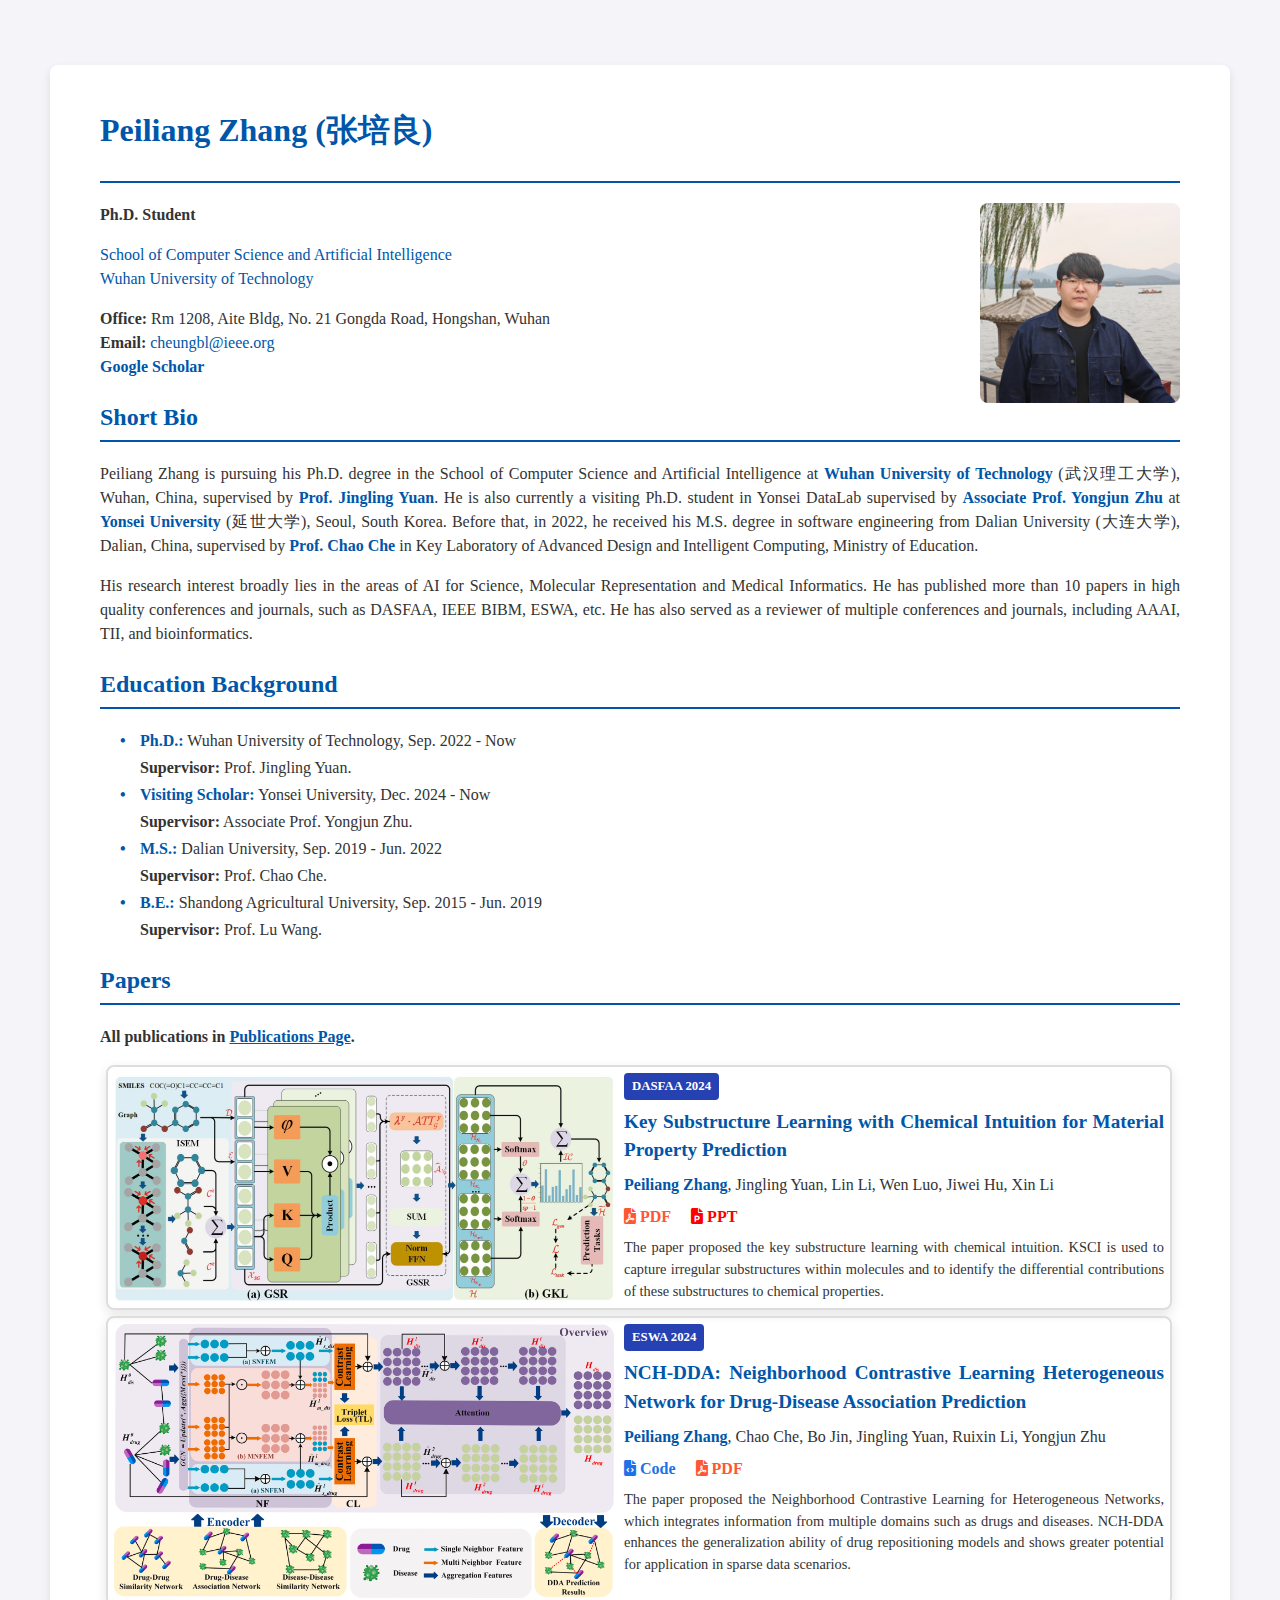
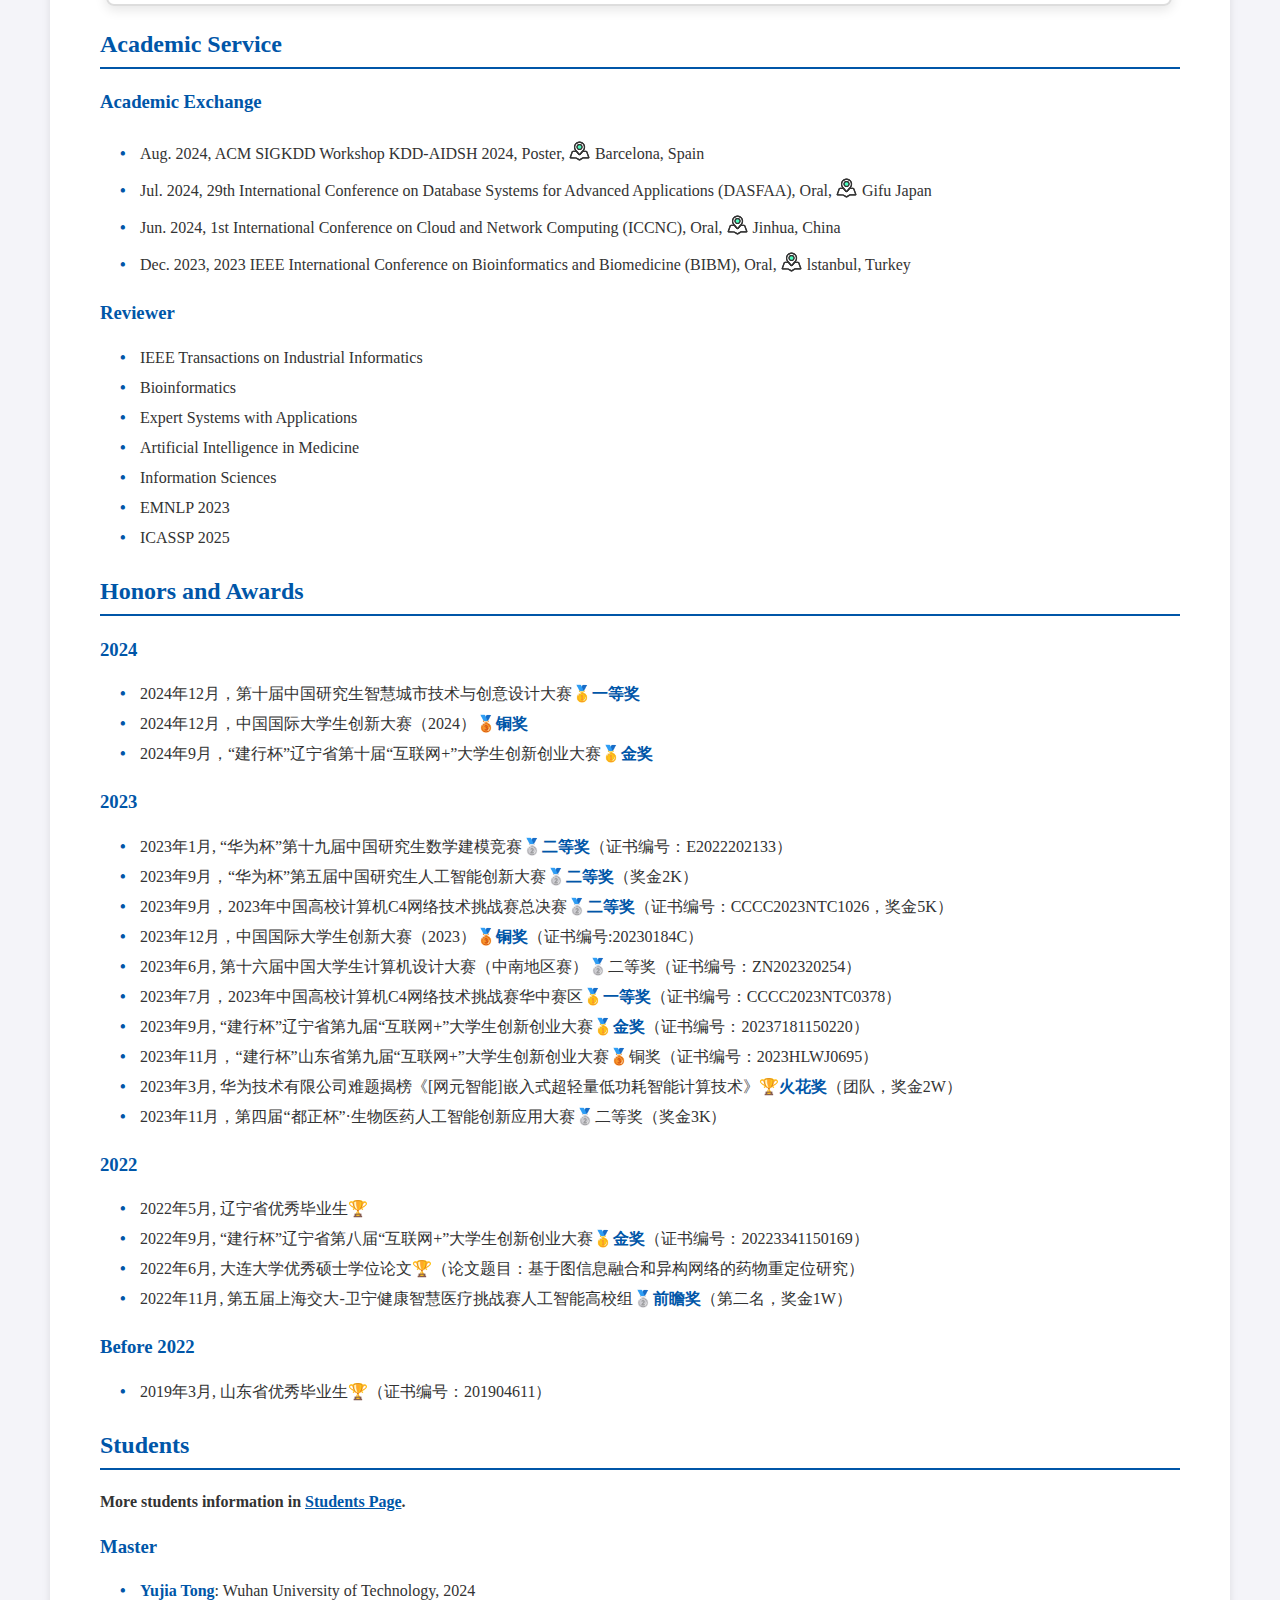
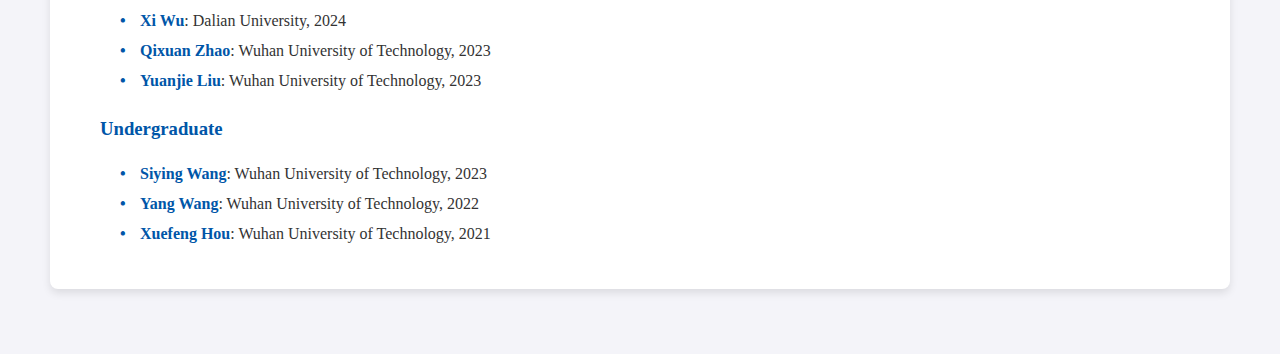
==== index.html @ ff0c9441 "Update index.html" ====
<!DOCTYPE html>
<html lang="en">
<head>
    <meta charset="UTF-8">
    <meta name="viewport" content="width=device-width, initial-scale=1.0">
    <title>Peiliang Zhang （张培良）</title>
        <link href="https://cdnjs.cloudflare.com/ajax/libs/font-awesome/6.0.0-beta3/css/all.min.css" rel="stylesheet">
    <style>
        body {
            font-family: "Times New Roman", Times, serif;
            line-height: 1.5;
            margin: 0;
            padding: 0;
            background-color: #f4f4f9;
            color: #333;
            text-align: justify;
        }
        .container {
            width: 1080px;
            margin: 65px auto;
            background: #fff;
            padding: 20px 50px;
            border-radius: 8px;
            box-shadow: 0 4px 8px rgba(0, 0, 0, 0.1);
        }
        h1 {
            color: #0056a8;
        }
        h2 {
            color: #0056a8;
            border-bottom: 2px solid #0056a8;
            padding-bottom: 5px;
        }
        .profile-picture {
            float: right;
            margin-left: 20px;
            width: 200px;
            border-radius: 8px;
        }
        .section {
            margin-bottom: 20px;
        }
        .email-link, .google-scholar {
            color: #0056a8;
            text-decoration: none;
        }
        ul {
            list-style-type: none;
            padding: 0;
        }
        ul li {
            margin-bottom: 5px;
        }
        ul.education li {
            margin-left: 40px;
            position: relative;
            margin-bottom: 3px;
        }
        ul.education li::before {
            content: "\2022";
            color: #0056a8;
            font-weight: bold;
            display: inline-block;
            width: 20px;
            margin-left: -20px;
            margin-bottom: 3px;
        }
        .bold {
            font-weight: bold;
        }
        .paper {
            display: flex;
            border: 2px solid #ddd;
            padding: 6px;
            margin: 6px;
            border-radius: 8px;
            width: 1050px;
            height: auto;
            box-shadow: 0px 4px 12px rgba(0, 0, 0, 0.1); /* 添加阴影 */
        }
        .paper img {
            width: 500px;
            height: auto;
            border-radius: 4px;
            margin-right: 10px;
        }
        .paper-content {
            display: flex;
            flex-direction: column;
            justify-content: space-between;
        }
        .paper-title {
            font-size: 1.2em;
            font-weight: bold;
            margin-bottom: 8px;
            color: #0056a8;
        }
        .paper-authors {
            font-size: 0.9em;
            color: #555;
            margin-bottom: 8px;
        }
        .paper-link a {
            color: #1a73e8;
            text-decoration: none;
        }
        .paper-link a:hover {
            text-decoration: underline;
        }
        .paper-code {
            margin-top: 8px;
        }
        .paper-code a {
            color: #1a73e8;
            text-decoration: none;
            font-weight: bold;
        }
        .paper-code a:hover {
            text-decoration: underline;
        }
        .paper-description {
            margin-top: 8px;
            font-size: 0.9em;
        }
        .paper-badge {
            background-color: #2541b2;
            color: white;
            font-size: 0.8em;
            font-weight: bold;
            padding: 4px 8px;
            border-radius: 4px;
            display: inline-block;
            margin-bottom: 8px;
        }
    </style>
</head>
<body>
    <div class="container">
        <h1>Peiliang Zhang (张培良)</h1>
        <h2></h2>
        <img src="img/Peiliang Zhang.png" alt="Profile Picture" class="profile-picture">
        <p><strong>Ph.D. Student</strong></p>

        <div class="section">
            <p><a href="http://cst.whut.edu.cn/" class="email-link">School of Computer Science and Artificial Intelligence</a><br>
                <a href="https://www.whut.edu.cn/" class="email-link">Wuhan University of Technology</a></p>

            <p><strong>Office:</strong> Rm 1208, Aite Bldg, No. 21 Gongda Road, Hongshan, Wuhan<br>
            <strong>Email:</strong> <a href="mailto:cheungbl@ieee.org" class="email-link">cheungbl@ieee.org</a><br>
            <strong><a href="https://scholar.google.com.hk/citations?user=KiRnrXgAAAAJ&hl=zh-CN" class="google-scholar">Google Scholar</a></strong></p>
<!--            <strong><a href="https://scholar.google.com.hk/citations?user=KiRnrXgAAAAJ&hl=zh-CN" class="google-scholar">Google Scholar</a></strong> | <a href="#" class="email-link">My Full CV</a></p>-->
        </div>

        <div class="section">
            <h2>Short Bio</h2>
            <p>Peiliang Zhang is pursuing his Ph.D. degree in the School of Computer Science and Artificial Intelligence at <strong style="color: #0056a8">Wuhan University of Technology</strong> (武汉理工大学), Wuhan, China, supervised by <strong style="color: #0056a8">Prof. Jingling Yuan</strong>.
                He is also currently a visiting Ph.D. student in Yonsei DataLab supervised by <strong style="color: #0056a8">Associate Prof. Yongjun Zhu</strong> at <strong style="color: #0056a8">Yonsei University</strong> (延世大学), Seoul, South Korea.
                Before that, in 2022, he received his M.S. degree in software engineering from Dalian University (大连大学), Dalian, China, supervised by <strong style="color: #0056a8">Prof. Chao Che</strong> in Key Laboratory of Advanced Design and Intelligent Computing, Ministry of Education.</p>

            <p>His research interest broadly lies in the areas of AI for Science, Molecular Representation and Medical Informatics.
                He has published more than 10 papers in high quality conferences and journals, such as DASFAA, IEEE BIBM, ESWA, etc. He has also served as a reviewer of multiple conferences and journals, including AAAI, TII, and bioinformatics.</p>
        </div>

<!--         <div class="section">
            <h2>Experience</h2>
            <ul class="education">
                <li><strong style="color: #0056a8">Ph.D.:</strong> Wuhan University of Technology, Sep. 2022 - Now<br>
                <span class="bold">Supervisor:</span> Prof. Jingling Yuan.</li>
            </ul>
        </div> -->
        

        <div class="section">
            <h2>Education Background</h2>
            <ul class="education">
                <li><strong style="color: #0056a8">Ph.D.:</strong> Wuhan University of Technology, Sep. 2022 - Now<br>
                <span class="bold">Supervisor:</span> Prof. Jingling Yuan.</li>
                <li><strong style="color: #0056a8">Visiting Scholar:</strong> Yonsei University, Dec. 2024 - Now<br>
                <span class="bold">Supervisor:</span> Associate Prof. Yongjun Zhu.</li>
                <li><strong style="color: #0056a8">M.S.:</strong> Dalian University, Sep. 2019 - Jun. 2022<br>
                <span class="bold">Supervisor:</span> Prof. Chao Che.</li>
                <li><strong style="color: #0056a8">B.E.:</strong> Shandong Agricultural University, Sep. 2015 - Jun. 2019<br>
                <span class="bold">Supervisor:</span> Prof. Lu Wang.</li>
            </ul>
        </div>

        <div class="section">
            <h2>Papers</h2>
            <p><strong>All publications in <a href="publications.html" style="color: #0056a8">Publications Page</a>.</strong></p>
            <div class="paper">
                    <img src="img/paperimg/KSCI.png" alt="Paper image">
                    <div class="paper-content">
                        <div>
                            <div class="paper-badge">DASFAA 2024</div>
                            <div class="paper-title">
                                Key Substructure Learning with Chemical Intuition for Material Property Prediction
                            </div>
                            <div>
                                <strong style="color: #0056a8">Peiliang Zhang</strong>, Jingling Yuan, Lin Li, Wen Luo, Jiwei Hu, Xin Li
                            </div>
                            <div class="paper-code">
<!--                                <a href="https://your-code-link.com" target="_blank" style="margin-right: 16px;"><i class="fas fa-file-code icon" title="Code File"></i> Code</a>-->
                                <a href="https://link.springer.com/chapter/10.1007/978-981-97-5575-2_6" target="_blank" style="margin-right: 16px; color: #ff5733;"><i class="fas fa-file-pdf icon" title="PDF File"></i> PDF</a>
<!--                                <a href="https://your-code-link.com" target="_blank" style="margin-right: 16px; color: #9c27b0;"><i class="fas fa-file-video icon" title="Video File"></i> Vedio</a>-->
                                <a href="https://github.com/papercode-for-cheung/paper/blob/main/KSCI/KSCIPPT.pdf" target="_blank" style="margin-right: 16px; color: #FF0000;"><i class="fas fa-file-powerpoint icon" title="PowerPoint File"></i> PPT</a>
                            </div>
                            <div class="paper-description" style="text-align:justify">
                               The paper proposed the key substructure learning with chemical intuition.
                                KSCI is used to capture irregular substructures within molecules and
                                to identify the differential contributions of these substructures to chemical properties.
                            </div>
                        </div>
                    </div>
            </div>

            <div class="paper">
                    <img src="img/paperimg/NCHDDA.png" alt="Paper image">
                    <div class="paper-content">
                        <div>
                            <div class="paper-badge">ESWA 2024</div>
                            <div class="paper-title">
                                NCH-DDA: Neighborhood Contrastive Learning Heterogeneous Network for Drug-Disease Association Prediction
                            </div>
                            <div>
                                <strong style="color: #0056a8">Peiliang Zhang</strong>, Chao Che, Bo Jin, Jingling Yuan, Ruixin Li, Yongjun Zhu
                            </div>
                            <div class="paper-code">
                                <a href="https://github.com/papercode-for-cheung/NCH_code" target="_blank" style="margin-right: 16px;"><i class="fas fa-file-code icon" title="Code File"></i> Code</a>
                                <a href="https://pdf.sciencedirectassets.com/271506/1-s2.0-S0957417423X00281/1-s2.0-S0957417423023576/main.pdf?X-Amz-Security-Token=IQoJb3JpZ2luX2VjEEEaCXVzLWVhc3QtMSJHMEUCIQDvpgqajP%2BKrYs7PdyhUHbVcibzVBAT06D2dkYFz%2FuNRAIgNcj%2F9HEUmzJ%2BS6rylZF6rVA6l6fwa2hGbQse0kgm65kquwUImv%2F%2F%2F%2F%2F%2F%2F%2F%2F%2FARAFGgwwNTkwMDM1NDY4NjUiDKoXqeU%2FZhErOG7E9CqPBVJFyB3QFYRvdC1eVcN63oCLZF4zQrUN2SMHsFvlNhjI5M44BY8HHcAHB2raHMJd2%2FHxeD9l5eTHJJNf77dsXXZ72LjzwVKuoFQt5%2BTtHkYnMTxb7Xk6vRtO9A21WylRnHu6Lv1H7QqsdmX%2Fb%2BhfFQQ%2FnRvsJeorhy%2BUqNlKTYmrwaSEHgIaXxH%2Bp%2Btbf65jpMPJ3gRMSbY4VpC%2BqnyNCNNMeGbSx6JJ%2BLu0bork2vfkcEOd9tMZugzoAu3gY0WfrBvlb%2FCNHcxlrCcwrNWGhJY92Ero0r%2BOCO1UC1Do4mAAPZ8AVtgUi9Q6yMDoTaOjnlxfur5EDyT2596ssljvA0PQ5E3Y53trP2AsgCSGXrRTfj8kaCzvDNa%2FHVulN3AGcmCxITdNNmxbMx1icSPWytCR8yIp%2F5zcW53wlbM23VhQaXxsg80l%2BKmDUoFDZ0OpXguJWm5Docx69AO1VIRsOt6gzG2mx7Ee2PF3ziRTpPFpUhjOtdf7nY5iEMT3HivYlWTF69vyEJVoKn%2Bm0Ny%2BXt%2FdiDQxOp1pgKuWlh3%2BNay2y0kJWXbcpjkvXCwSmJqQOFPz7eYZYMWMtZ0qb%2BR161toCO22YC%2BoN9odyp0t2mTGIpxaOwyxVkqZM5smW7zRZpoGn52%2Bx61mg2OoIGgZS5y5D0ASqC8lRYVtX%2F9mbyXiqEbvWMnB5OHjRExGPIgnJOTtHBYY%2FFC9a7tv5eAfa%2BPSOJkISlvJ7SrpoCqL1ObFePkBIi0qTi7VsUO6Ok68hfmSSuhIy0JW2sTCc9VmqTowZw23nhca0X9mAWyRmSrYv9lpsAfl7c18HTyTBOjYOyCSx4kDD2karr%2Bnq%2BgsffSmoyL2w1a8H8cR3uCiUlow%2BIKnuAY6sQHlifzW8YvPKUXYFPhICUnwp5hLJC1yKHNLsQkFFuhoC7vsT3j%2BSdyGjnuSBJEjRA%2FJRZRbJBe8hMrTagojEFcfmmtTKAm25Gp0gc%2FqAWHHNtv100AagL6WCuSQckdnigO9GAtJ3hfVN3ZT1yMwX5gnk3Yd1zm9ZuLBMNuHBkyuTNhuULAkAv0uti%2BbydxigFL4cNlum58yFff%2Bfmkrwwaq%2FfXSBxdRCRX4wxdwVC7dE7A%3D&X-Amz-Algorithm=AWS4-HMAC-SHA256&X-Amz-Date=20241012T013152Z&X-Amz-SignedHeaders=host&X-Amz-Expires=300&X-Amz-Credential=ASIAQ3PHCVTY5E6XGNBI%2F20241012%2Fus-east-1%2Fs3%2Faws4_request&X-Amz-Signature=300cba5242ee82d3caf27c2449ffaee9c4d18a12d69cb447b468ecae1bf0c49a&hash=ce52e853be1ac9d903e8a169ee04511df707aa8e93b708612f08e9974af9b457&host=68042c943591013ac2b2430a89b270f6af2c76d8dfd086a07176afe7c76c2c61&pii=S0957417423023576&tid=spdf-2ab68c66-5d68-4925-812f-c09a918fdace&sid=36c39d3c4766c049f5-b6ba-0134d106f8e2gxrqa&type=client&tsoh=d3d3LnNjaWVuY2VkaXJlY3QuY29t&ua=0e11590156545152505f02&rr=8d135531c98b4a8d&cc=tw" target="_blank" style="margin-right: 16px; color: #ff5733;"><i class="fas fa-file-pdf icon" title="PDF File"></i> PDF</a>
<!--                                <a href="https://your-code-link.com" target="_blank" style="margin-right: 16px; color: #9c27b0;"><i class="fas fa-file-video icon" title="Video File"></i> Vedio</a>-->
<!--                                <a href="https://your-code-link.com" target="_blank" style="margin-right: 16px; color: #FF0000;"><i class="fas fa-file-powerpoint icon" title="PowerPoint File"></i> PPT</a>-->
                            </div>
                            <div class="paper-description" style="text-align:justify">
                               The paper proposed the Neighborhood Contrastive Learning for Heterogeneous Networks, which integrates information from multiple domains such as drugs and diseases.
                                NCH-DDA enhances the generalization ability of drug repositioning models and shows greater potential for application in sparse data scenarios.
                            </div>
                        </div>
                    </div>
                </div>

<!--            <ul class="education">-->
<!--                <li>-->
<!--                    <strong style="color: #0056a8">[INFOCOM]</strong> <span style="color: #0056a8">OTAS: An Elastic Transformer Serving System via Token Adaptation</span>,<br>-->
<!--                    Jinyu Chen, Wenchao Xu, <strong style="color: #0056a8">Zicong Hong*</strong>, Song Guo, Haozhao Wang, Jie Zhang and Deze Zeng. (*corresponding author)<br>-->
<!--                    In IEEE International Conference on Computer Communications (INFOCOM '24), 2024. <br>-->
<!--                    (<strong style="color: #0056a8">CCF-A</strong>)-->
<!--                </li>-->
<!--            </ul>-->
        </div>



<!--         <div class="section">
            <h2>Patents</h2>
            <ul class="education">
                <li>Aug. 2024, ACM SIGKDD Workshop KDD-AIDSH 2024, Poster, <i class="iconfont">&#xe61c;</i> Barcelona, Spain</li>
            </ul>
        </div> -->



<!--          <div class="section">
            <h2>Teching</h2>
            <h3 style="color: #0056a8">Undergraduate</h3>
            <ul class="education">
                <li>Aug. 2024, ACM SIGKDD Workshop KDD-AIDSH 2024, Poster, <i class="iconfont">&#xe61c;</i> Barcelona, Spain</li>
            </ul>
             <h3 style="color: #0056a8">Master</h3>
            <ul class="education">
                <li>Aug. 2024, ACM SIGKDD Workshop KDD-AIDSH 2024, Poster, <i class="iconfont">&#xe61c;</i> Barcelona, Spain</li>
            </ul>
        </div> -->



        <div class="section">
            <h2>Academic Service</h2>
            <h3 style="color: #0056a8">Academic Exchange</h3>
            <ul class="education">
                <li>Aug. 2024, ACM SIGKDD Workshop KDD-AIDSH 2024, Poster, <i class="iconfont">&#xe61c;</i> Barcelona, Spain</li>
                <li>Jul. 2024, 29th International Conference on Database Systems for Advanced Applications (DASFAA), Oral, <i class="iconfont">&#xe61c;</i> Gifu Japan</li>
                <li>Jun. 2024, 1st International Conference on Cloud and Network Computing (ICCNC), Oral, <i class="iconfont">&#xe61c;</i> Jinhua, China</li>
                <li>Dec. 2023, 2023 IEEE International Conference on Bioinformatics and Biomedicine (BIBM), Oral, <i class="iconfont">&#xe61c;</i> lstanbul, Turkey</li>
            </ul>
            <h3 style="color: #0056a8">Reviewer</h3>
            <ul class="education">
                <li>IEEE Transactions on Industrial Informatics</li>
                <li>Bioinformatics</li>
                <li>Expert Systems with Applications</li>
                <li>Artificial Intelligence in Medicine</li>
                <li>Information Sciences</li>
                <li>EMNLP 2023</li>
                <li>ICASSP 2025</li>
            </ul>
        </div>


        <div class="section">
            <h2>Honors and Awards</h2>
            <h3 style="color: #0056a8">2024</h3>
            <ul class="education">
                <li>2024年12月，第十届中国研究生智慧城市技术与创意设计大赛&#129351;<strong style="color: #0056a8">一等奖</strong></li>
                <li>2024年12月，中国国际大学生创新大赛（2024）&#129353;<strong style="color: #0056a8">铜奖</strong></li>
                <li>2024年9月，“建行杯”辽宁省第十届“互联网+”大学生创新创业大赛&#129351;<strong style="color: #0056a8">金奖</strong></li>
            </ul>

            <h3 style="color: #0056a8">2023</h3>
            <ul class="education">
                <li>2023年1月, “华为杯”第十九届中国研究生数学建模竞赛&#129352;<strong style="color: #0056a8">二等奖</strong>（证书编号：E2022202133）</li>
                <li>2023年9月，“华为杯”第五届中国研究生人工智能创新大赛&#129352;<strong style="color: #0056a8">二等奖</strong>（奖金2K）</li>
                <li>2023年9月，2023年中国高校计算机C4网络技术挑战赛总决赛&#129352;<strong style="color: #0056a8">二等奖</strong>（证书编号：CCCC2023NTC1026，奖金5K）</li>
                <li>2023年12月，中国国际大学生创新大赛（2023）&#129353;<strong style="color: #0056a8">铜奖</strong>（证书编号:20230184C）</li>
                <li>2023年6月, 第十六届中国大学生计算机设计大赛（中南地区赛）&#129352;二等奖（证书编号：ZN202320254）</li>
                <li>2023年7月，2023年中国高校计算机C4网络技术挑战赛华中赛区&#129351;<strong style="color: #0056a8">一等奖</strong>（证书编号：CCCC2023NTC0378）</li>
                <li>2023年9月, “建行杯”辽宁省第九届“互联网+”大学生创新创业大赛&#129351;<strong style="color: #0056a8">金奖</strong>（证书编号：20237181150220）</li>
                <li>2023年11月，“建行杯”山东省第九届“互联网+”大学生创新创业大赛&#129353;铜奖（证书编号：2023HLWJ0695）</li>
                <li>2023年3月, 华为技术有限公司难题揭榜《[网元智能]嵌入式超轻量低功耗智能计算技术》&#127942;<strong style="color: #0056a8">火花奖</strong>（团队，奖金2W）</li>
                <li>2023年11月，第四届“都正杯”·生物医药人工智能创新应用大赛&#129352;二等奖（奖金3K）</li>
            </ul>

            <h3 style="color: #0056a8">2022</h3>
            <ul class="education">
                <li>2022年5月, 辽宁省优秀毕业生&#127942;</li>
                <li>2022年9月, “建行杯”辽宁省第八届“互联网+”大学生创新创业大赛&#129351;<strong style="color: #0056a8">金奖</strong>（证书编号：20223341150169）</li>
                <li>2022年6月, 大连大学优秀硕士学位论文&#127942;（论文题目：基于图信息融合和异构网络的药物重定位研究）</li>
                <li>2022年11月, 第五届上海交大-卫宁健康智慧医疗挑战赛人工智能高校组&#129352;<strong style="color: #0056a8">前瞻奖</strong>（第二名，奖金1W）</li>
            </ul>

           <h3 style="color: #0056a8">Before 2022</h3>
            <ul class="education">
                <li>2019年3月, 山东省优秀毕业生&#127942;（证书编号：201904611）</li>
            </ul>
        </div>


        <div class="section">
            <h2>Students</h2>
            <p><strong>More students information in <a href="mystudents.html" style="color: #0056a8">Students Page</a>.</strong></p>
            <h3 style="color: #0056a8">Master</h3>
            <ul class="education">
                <li><strong  style="color: #0056a8">Yujia Tong</strong>: Wuhan University of Technology, 2024</li>
                <li><strong  style="color: #0056a8">Xi Wu</strong>: Dalian University, 2024</li>
                <li><strong  style="color: #0056a8">Qixuan Zhao</strong>: Wuhan University of Technology, 2023</li>
                <li><strong  style="color: #0056a8">Yuanjie Liu</strong>: Wuhan University of Technology, 2023</li>
            </ul>
            <h3 style="color: #0056a8">Undergraduate</h3>
            <ul class="education">
                <li><strong  style="color: #0056a8">Siying Wang</strong>: Wuhan University of Technology, 2023</li>
                <li><strong  style="color: #0056a8">Yang Wang</strong>:  Wuhan University of Technology, 2022</li>
<!--                <li></li>-->
                <li><strong  style="color: #0056a8">Xuefeng Hou</strong>: Wuhan University of Technology, 2021</li>

            </ul>

        </div>


<!--        <div>-->
<!--&lt;!&ndash; 		        <a href='https://clustrmaps.com/site/1bzok'  title='Visit tracker'>-->
<!--			        <img src='//clustrmaps.com/map_v2.png?cl=ebf1ee&w=500&t=tt&d=vR5pyLRyf8CqplsnasPYTJlKRFzMVdYMmo_T5oLkqes&co=2d78ad&ct=ffffff' style="clear: both; display: block; margin: auto;" />-->
<!--		        </a> &ndash;&gt;-->
<!--		    <a href="https://clustrmaps.com/site/1c1xe"  title="ClustrMaps"><img src="//www.clustrmaps.com/map_v2.png?d=mqdUFQmv_AUwNYeLr9eXnEHQ-Y-JuRurQM-oKkZAUD4&cl=ffffff" /></a>-->
<!--		    </div>-->

<!--<p id="citation-count">Total Citations: <span id="citation-number">Loading...</span></p>-->














    </div>
</body>
<style>
/* 在线链接服务仅供平台体验和调试使用，平台不承诺服务的稳定性，企业客户需下载字体包自行发布使用并做好备份。 */
@font-face {
  font-family: 'iconfont';  /* Project id 4318487 */
  src:
       url('[data-uri]') format('woff2'),
       url('//at.alicdn.com/t/c/font_4318487_5uxjj2yjqo8.woff?t=1714041968210') format('woff'),
       url('//at.alicdn.com/t/c/font_4318487_5uxjj2yjqo8.ttf?t=1714041968210') format('truetype');
}

                /* 方式一： */
            .iconfont {
                font-family: "iconfont";
                font-size: 22px;
                font-style: normal;
                -webkit-font-smoothing: antialiased;
                -webkit-text-stroke-width: 0.2px;
                -moz-osx-font-smoothing: grayscale;
            }


</style>
</html>
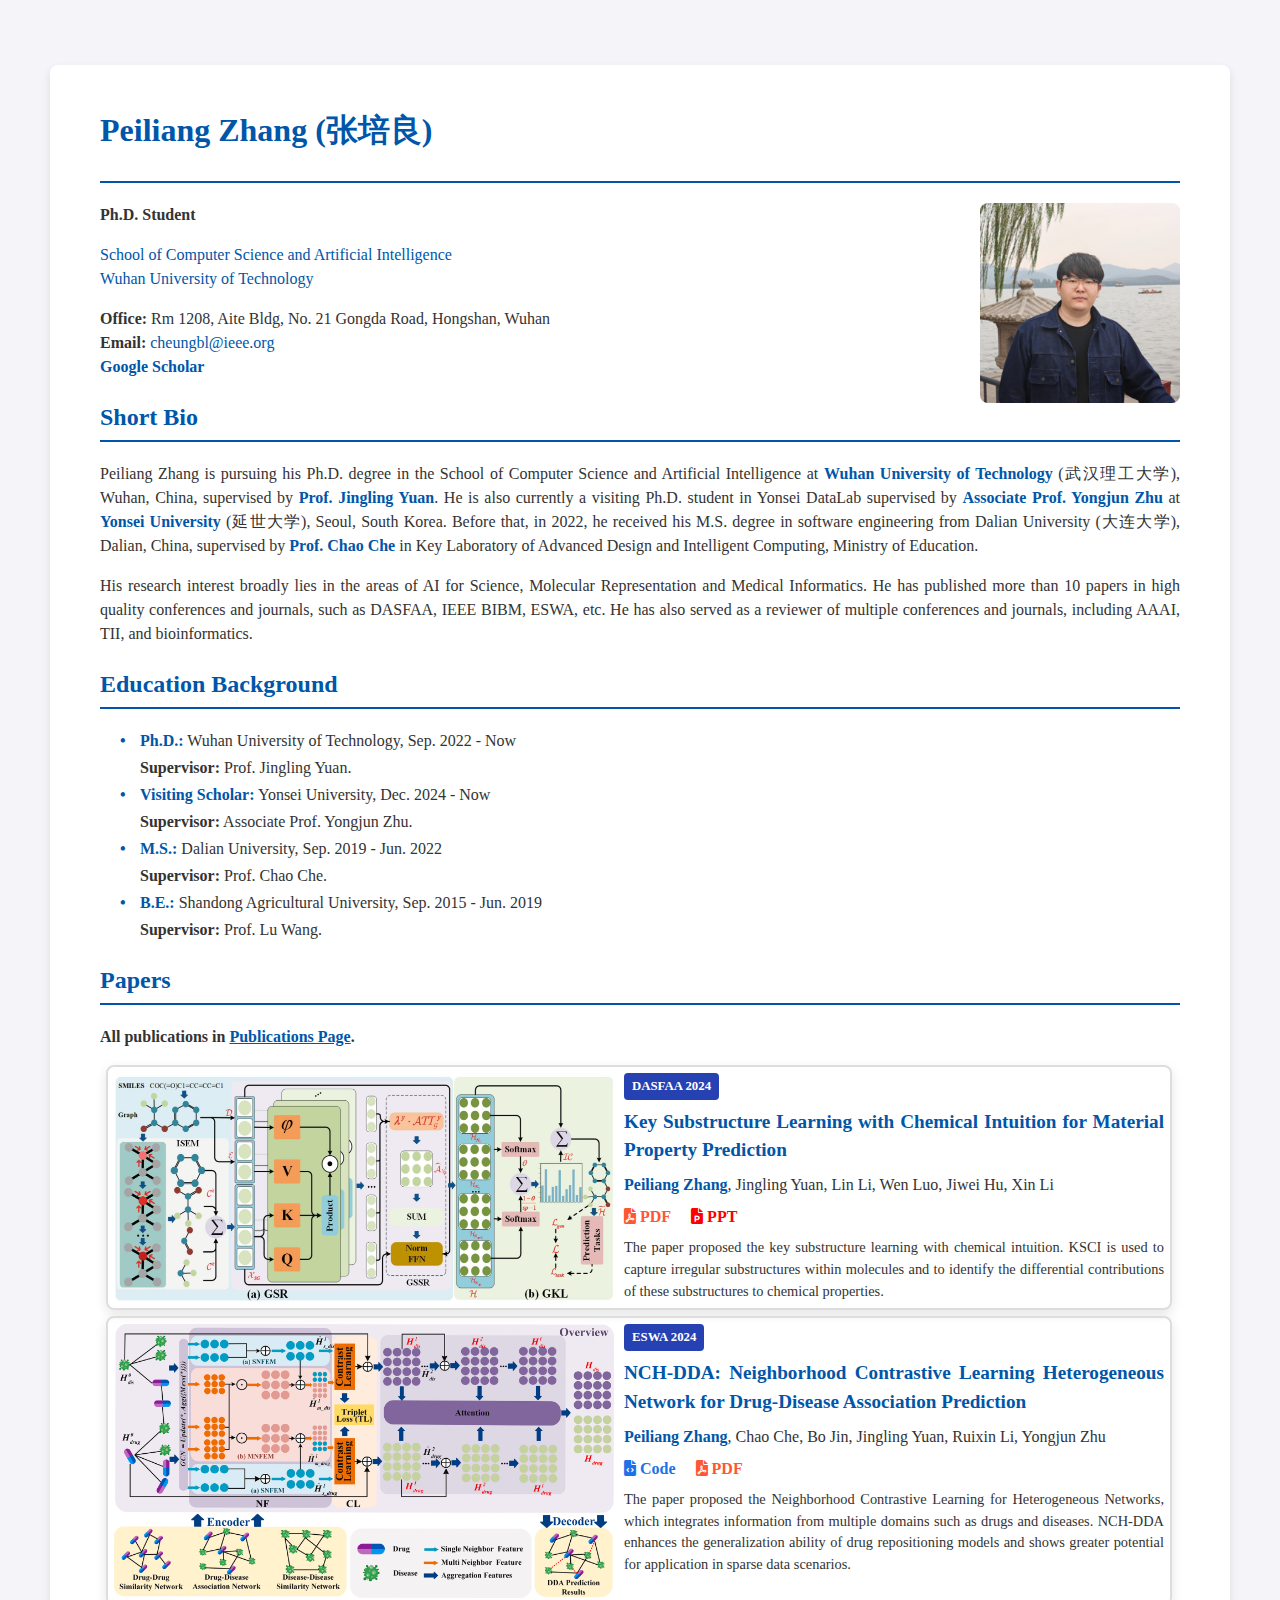
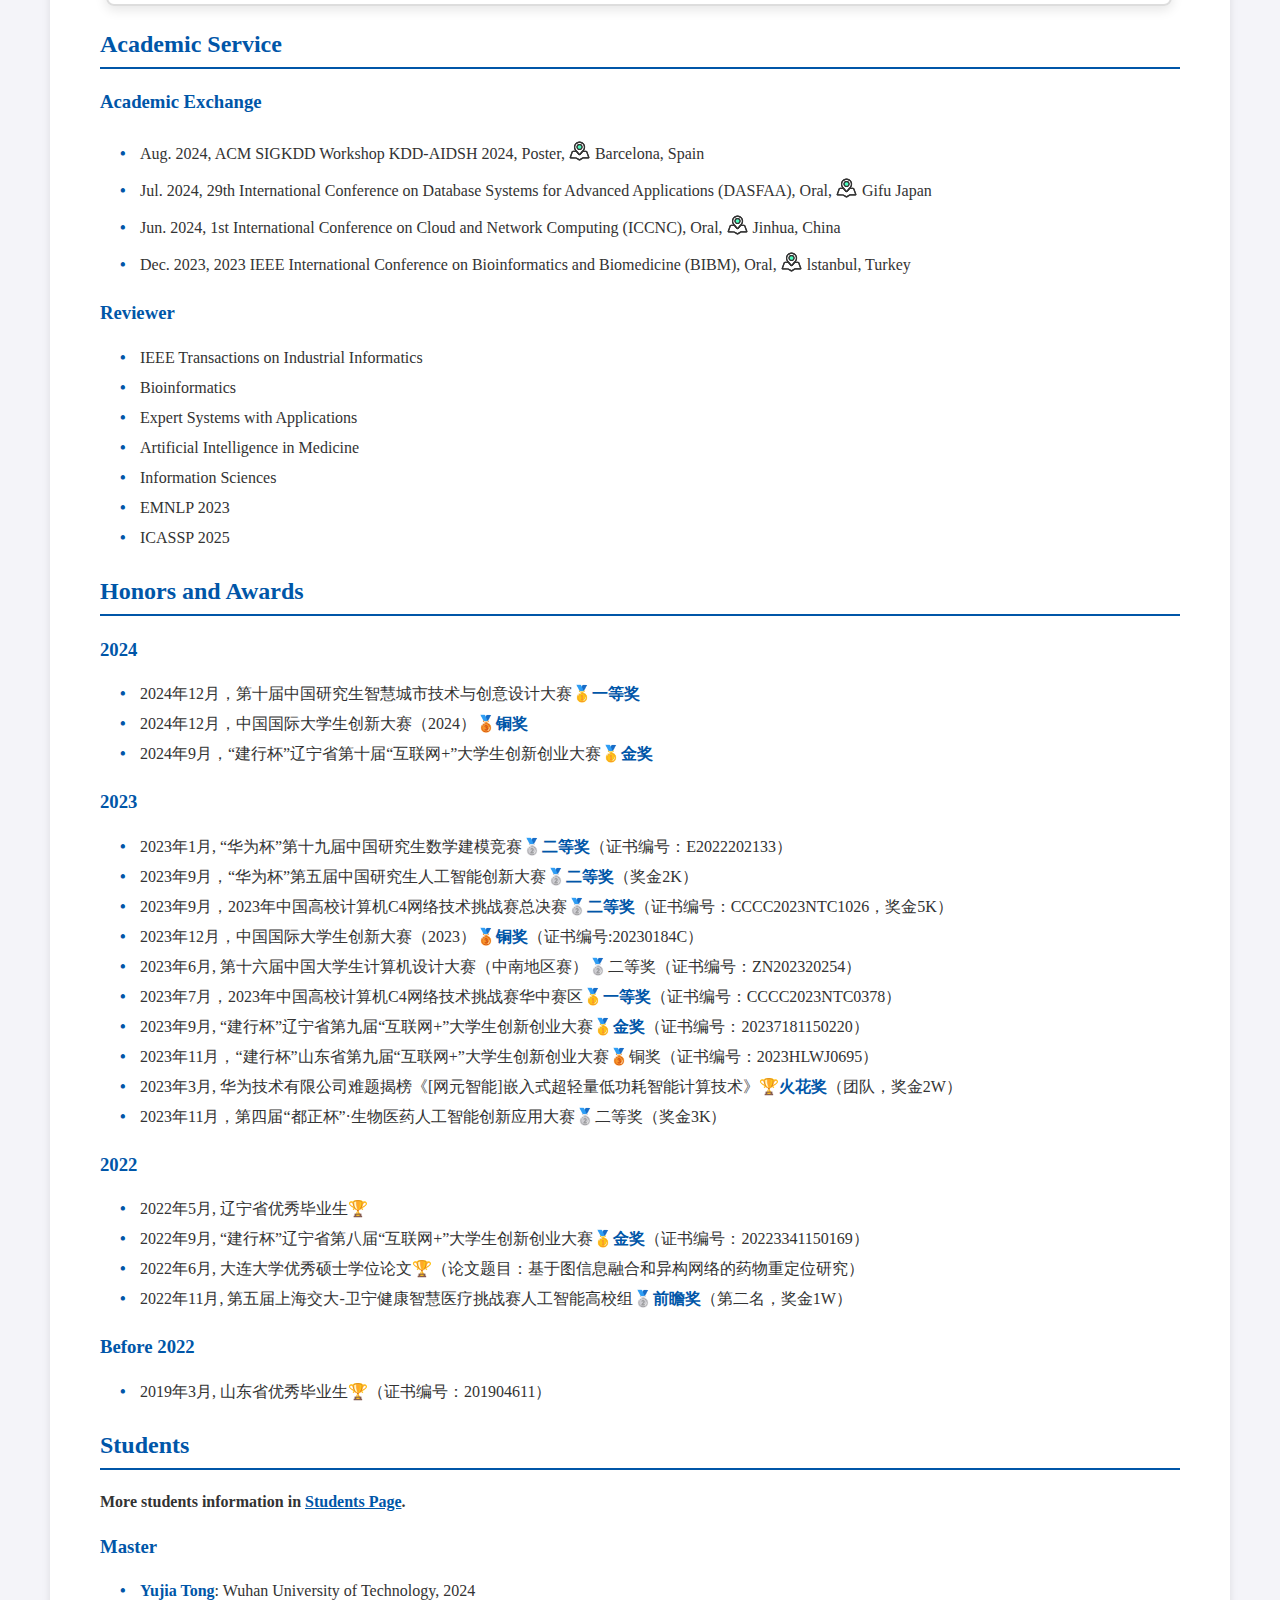
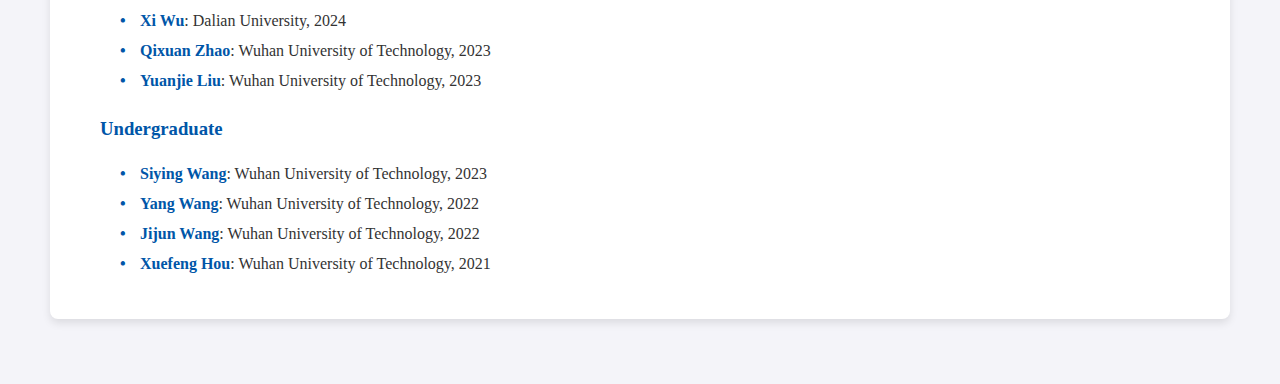
==== commit 642afbca: "Update index.html" ====
--- a/index.html
+++ b/index.html
@@ -347,6 +347,7 @@
             <ul class="education">
                 <li><strong  style="color: #0056a8">Siying Wang</strong>: Wuhan University of Technology, 2023</li>
                 <li><strong  style="color: #0056a8">Yang Wang</strong>:  Wuhan University of Technology, 2022</li>
+                <li><strong  style="color: #0056a8">Jijun Wang</strong>:  Wuhan University of Technology, 2022</li>
 <!--                <li></li>-->
                 <li><strong  style="color: #0056a8">Xuefeng Hou</strong>: Wuhan University of Technology, 2021</li>
 
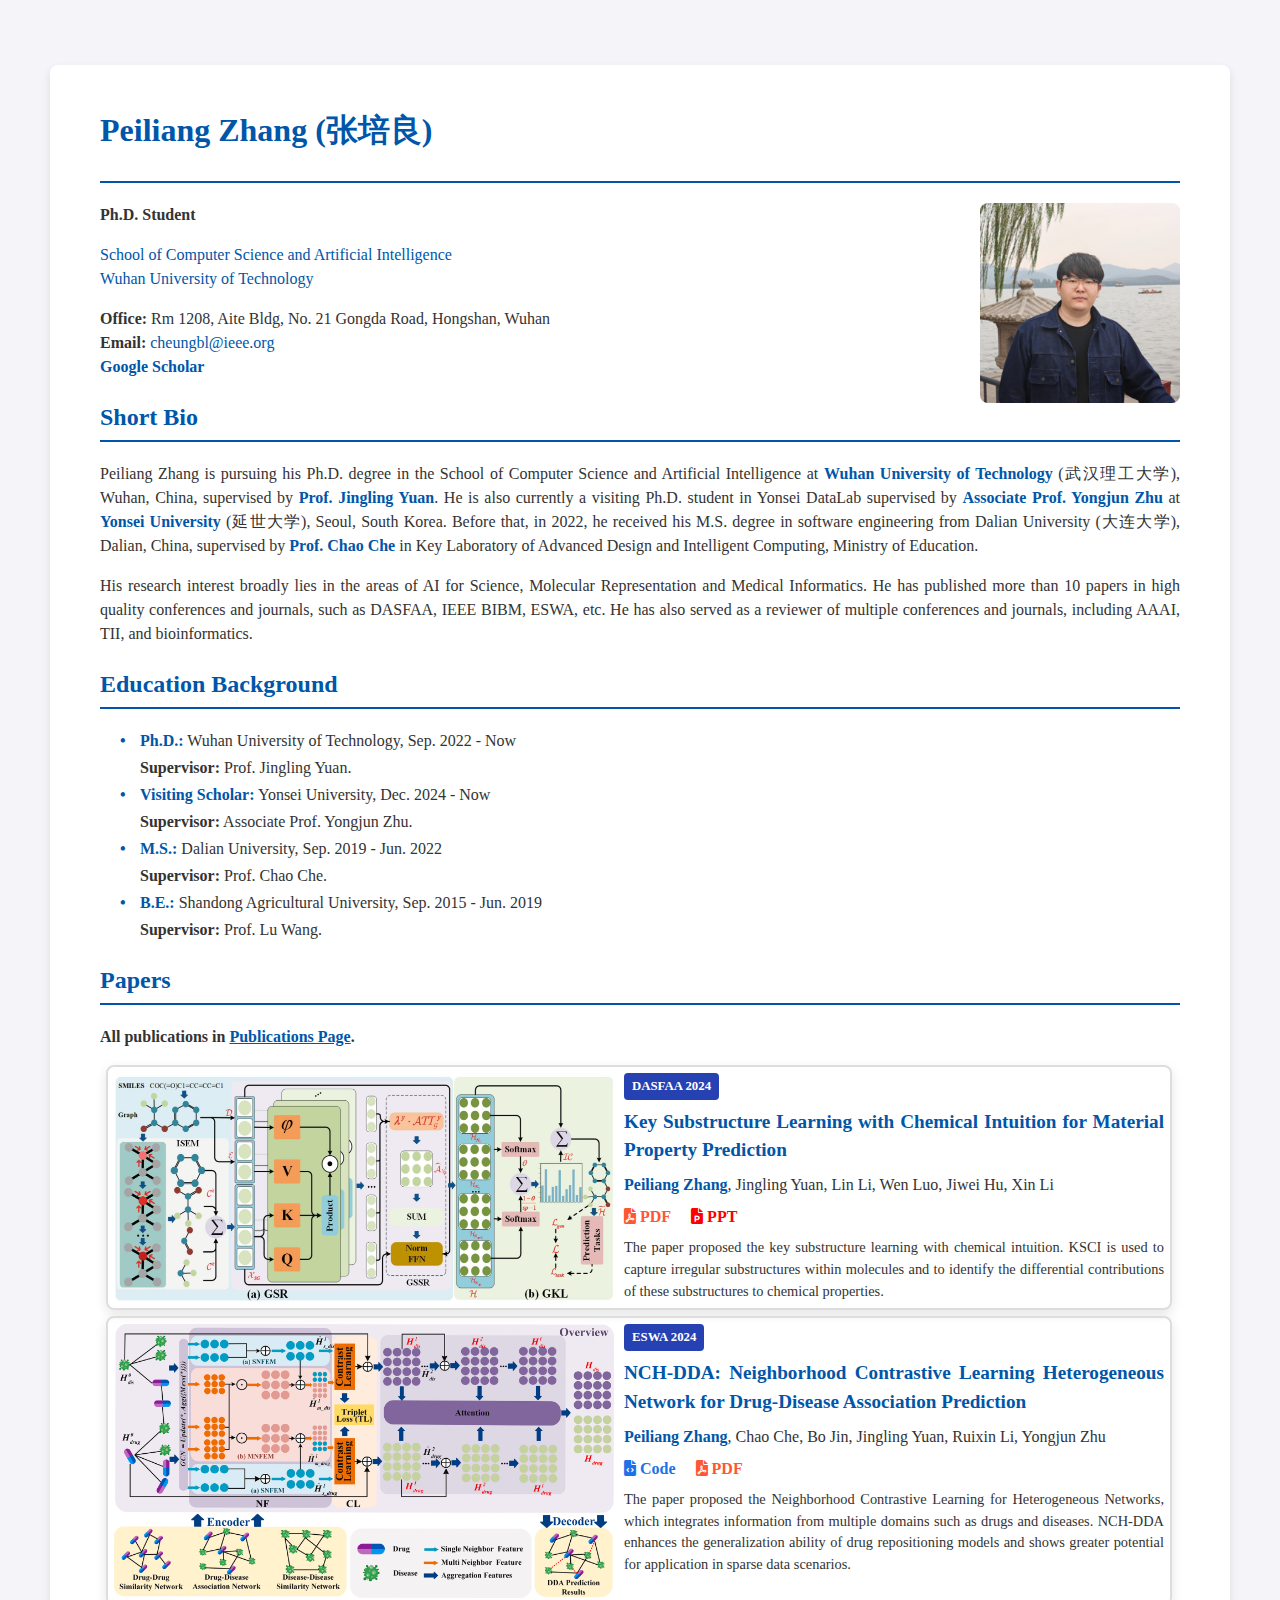
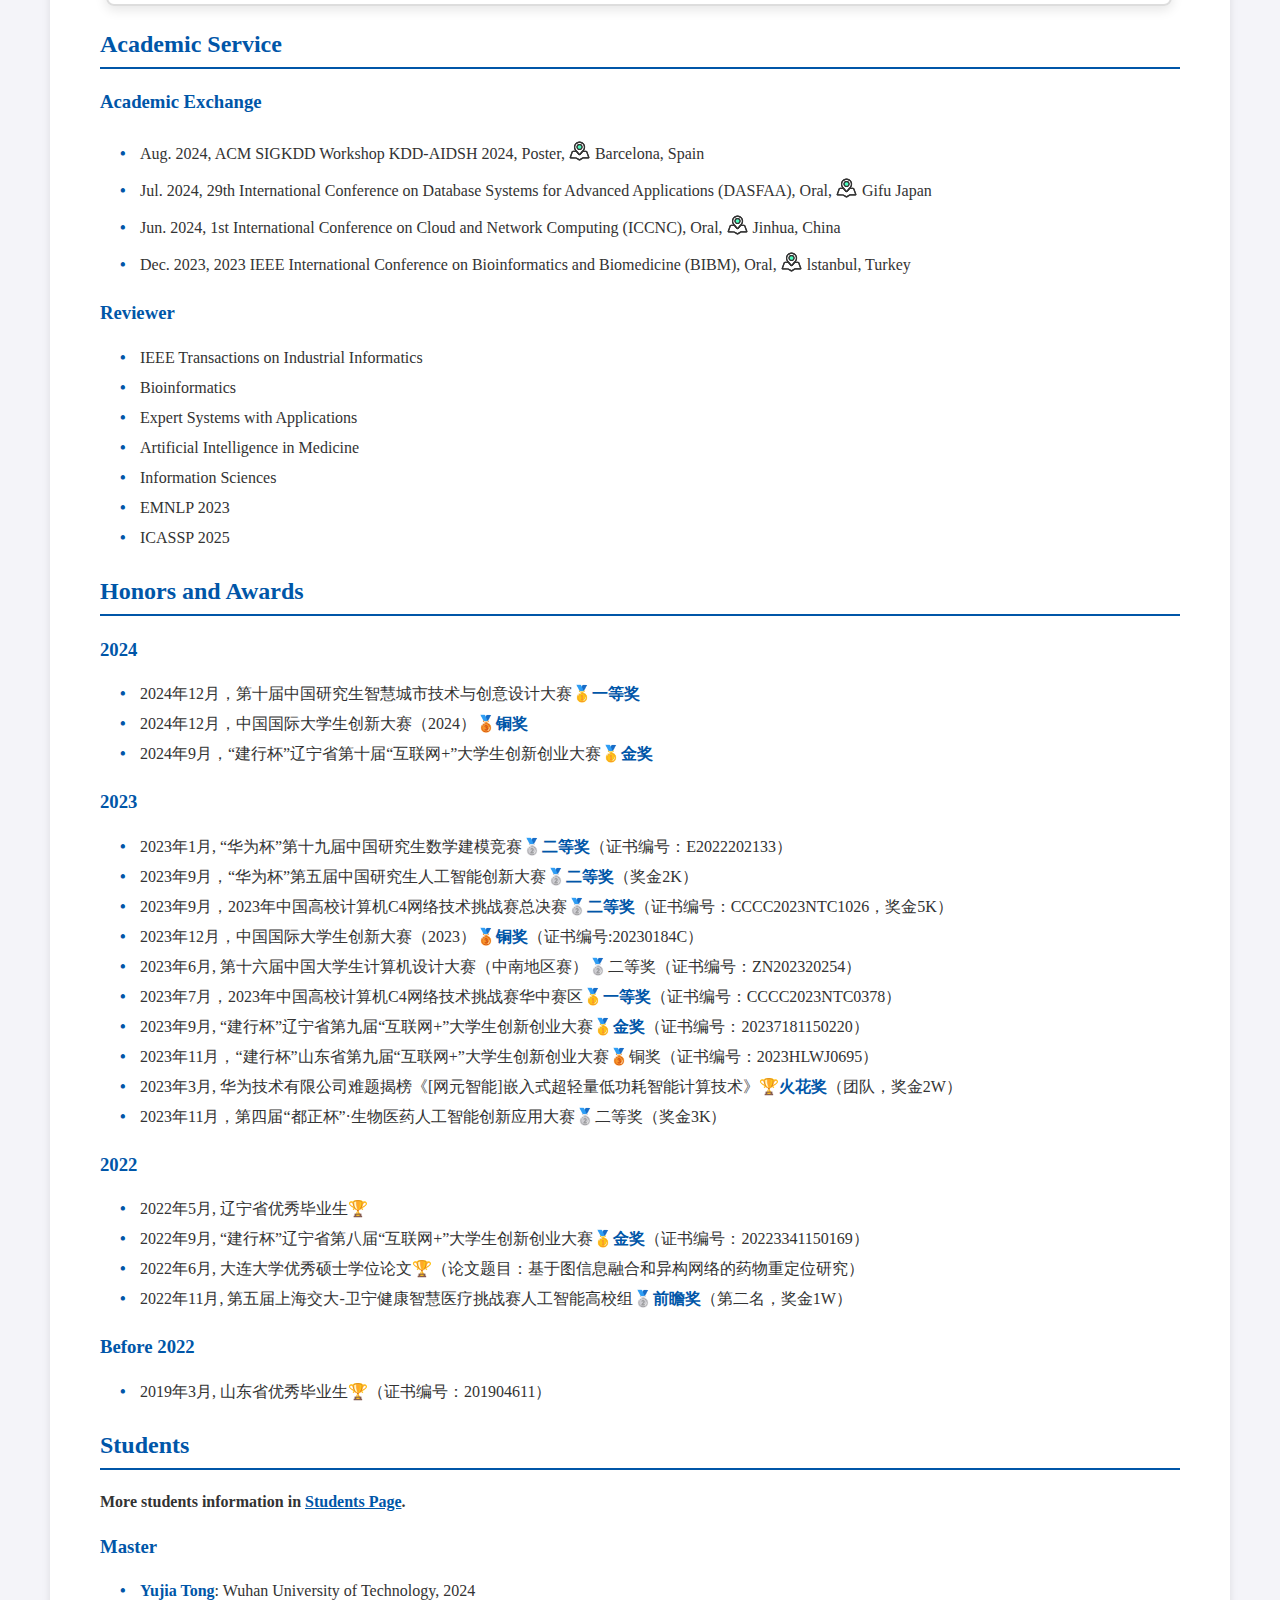
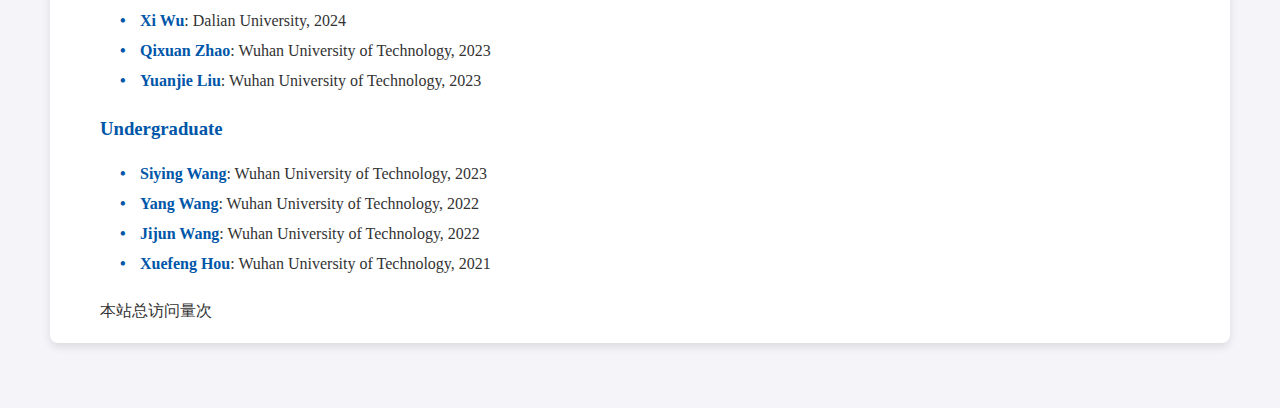
==== commit bfd96f4e: "Update index.html" ====
--- a/index.html
+++ b/index.html
@@ -5,6 +5,8 @@
     <meta name="viewport" content="width=device-width, initial-scale=1.0">
     <title>Peiliang Zhang （张培良）</title>
         <link href="https://cdnjs.cloudflare.com/ajax/libs/font-awesome/6.0.0-beta3/css/all.min.css" rel="stylesheet">
+    <script async src="//busuanzi.ibruce.info/busuanzi/2.3/busuanzi.pure.mini.js">
+</script>
     <style>
         body {
             font-family: "Times New Roman", Times, serif;
@@ -366,7 +368,9 @@
 <!--<p id="citation-count">Total Citations: <span id="citation-number">Loading...</span></p>-->
 
 
-
+<span id="busuanzi_container_site_pv">
+    本站总访问量<span id="busuanzi_value_site_pv"></span>次
+</span>
 
 
 
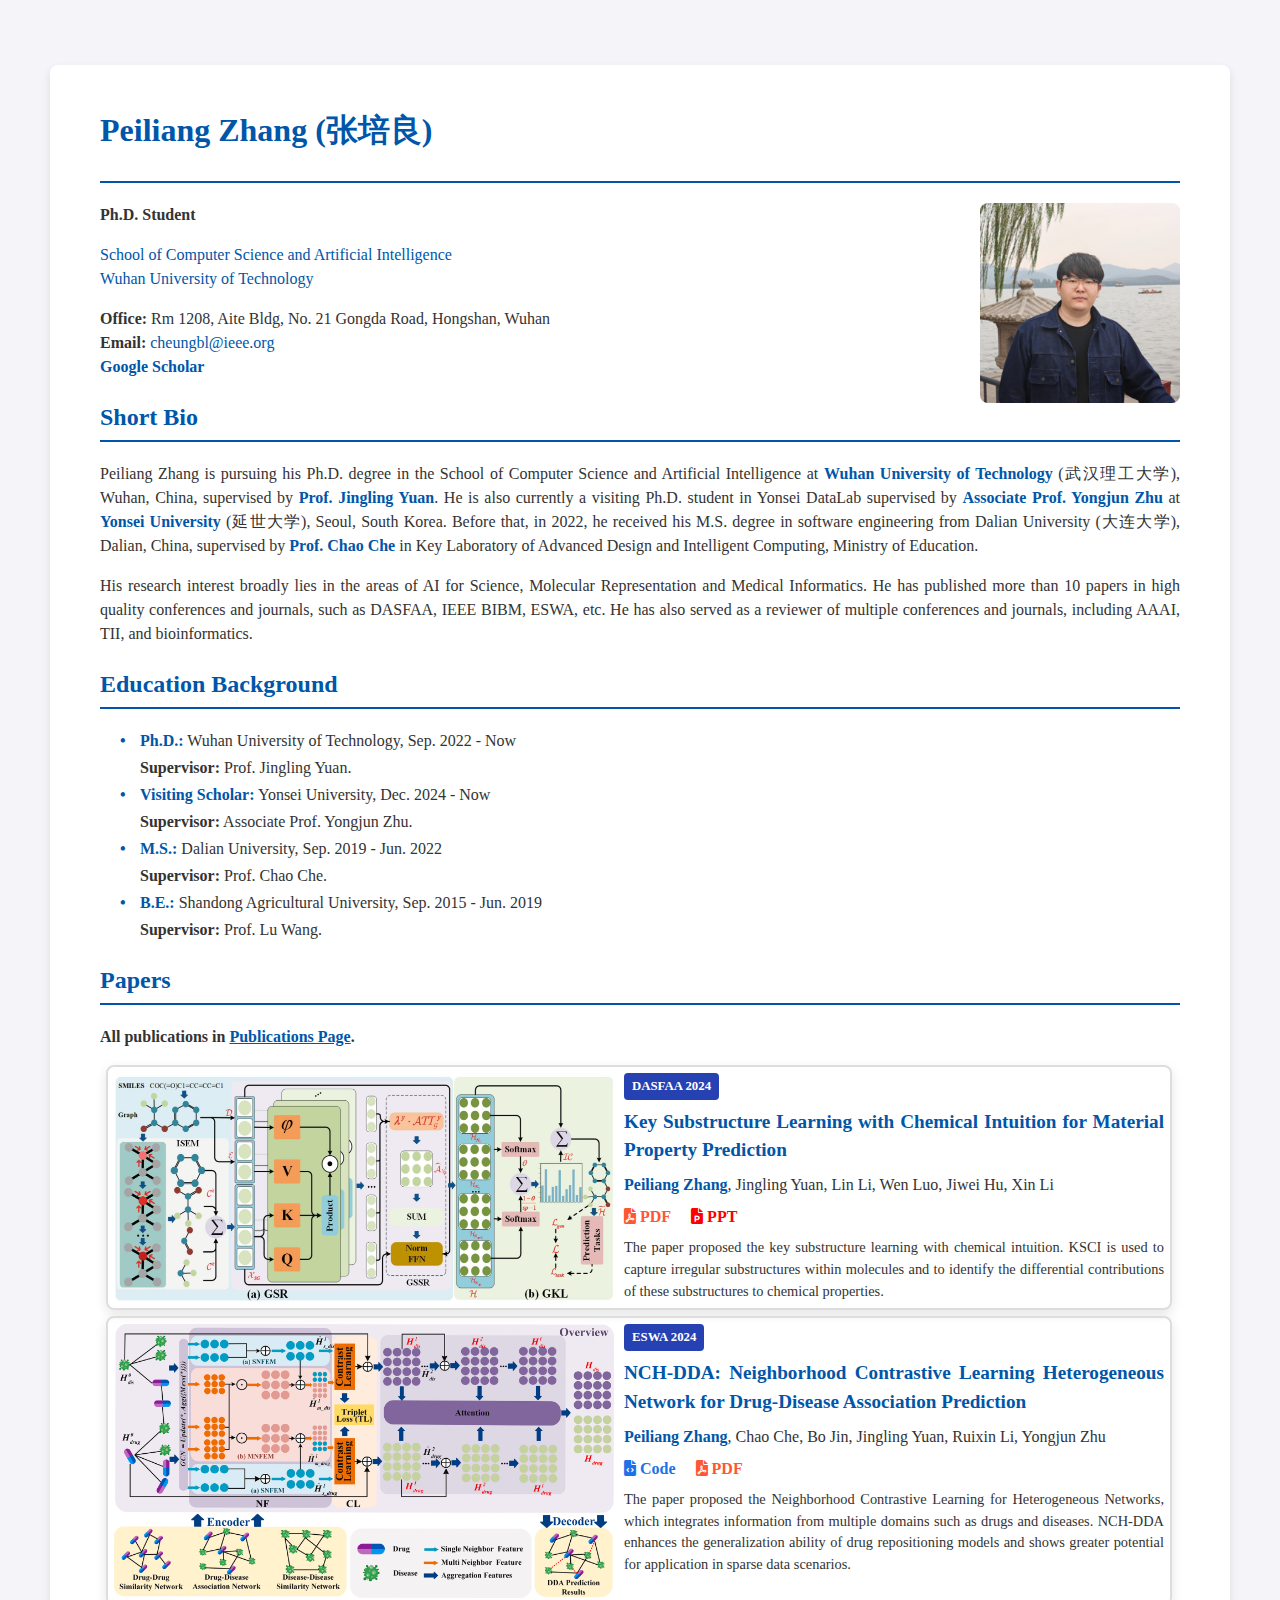
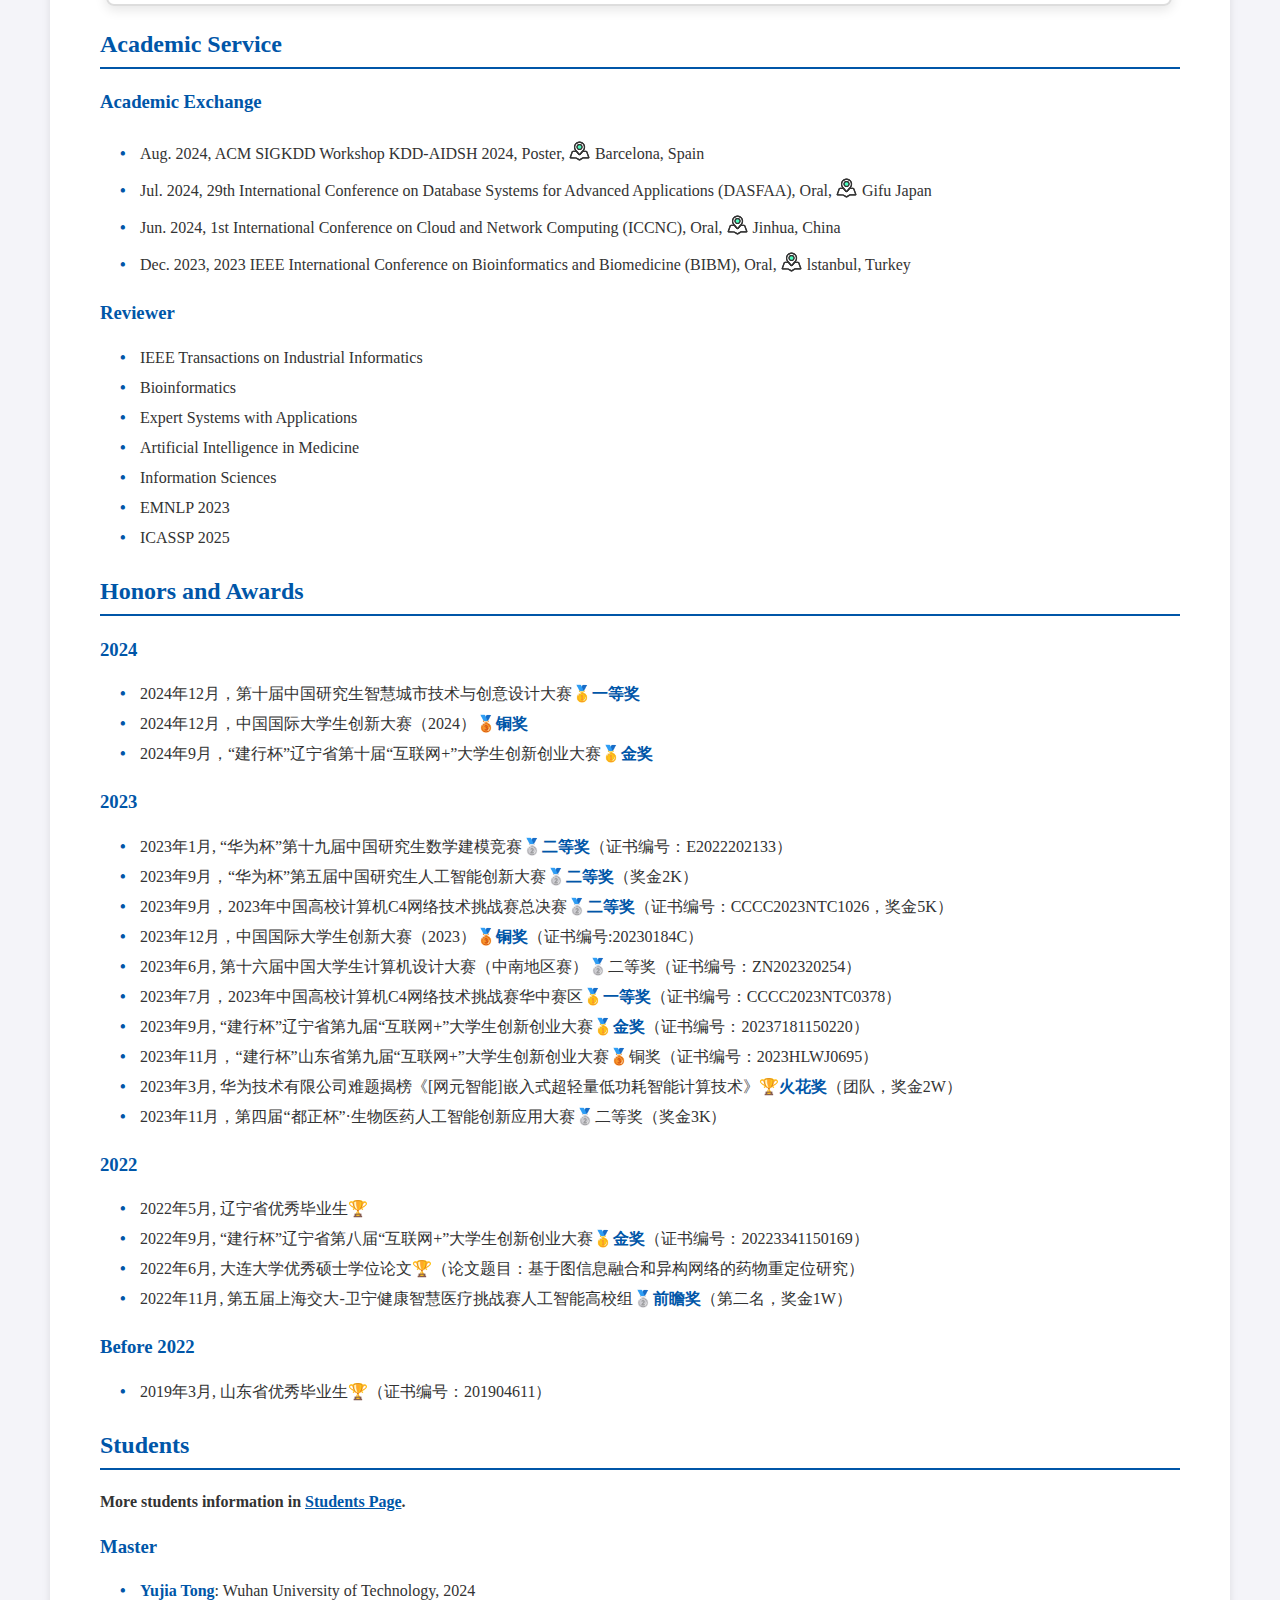
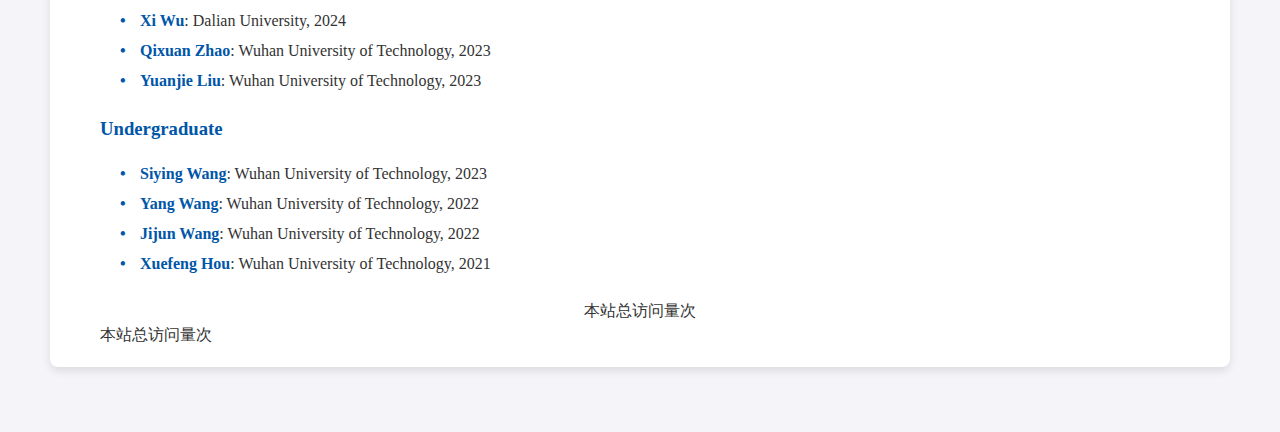
==== commit a39d028d: "Update index.html" ====
--- a/index.html
+++ b/index.html
@@ -367,6 +367,9 @@
 
 <!--<p id="citation-count">Total Citations: <span id="citation-number">Loading...</span></p>-->
 
+<span style="display: block; width: 200px; margin: 0 auto; text-align: center;" id="busuanzi_container_site_pv">
+    本站总访问量<span id="busuanzi_value_site_pv"></span>次
+</span>
 
 <span id="busuanzi_container_site_pv">
     本站总访问量<span id="busuanzi_value_site_pv"></span>次
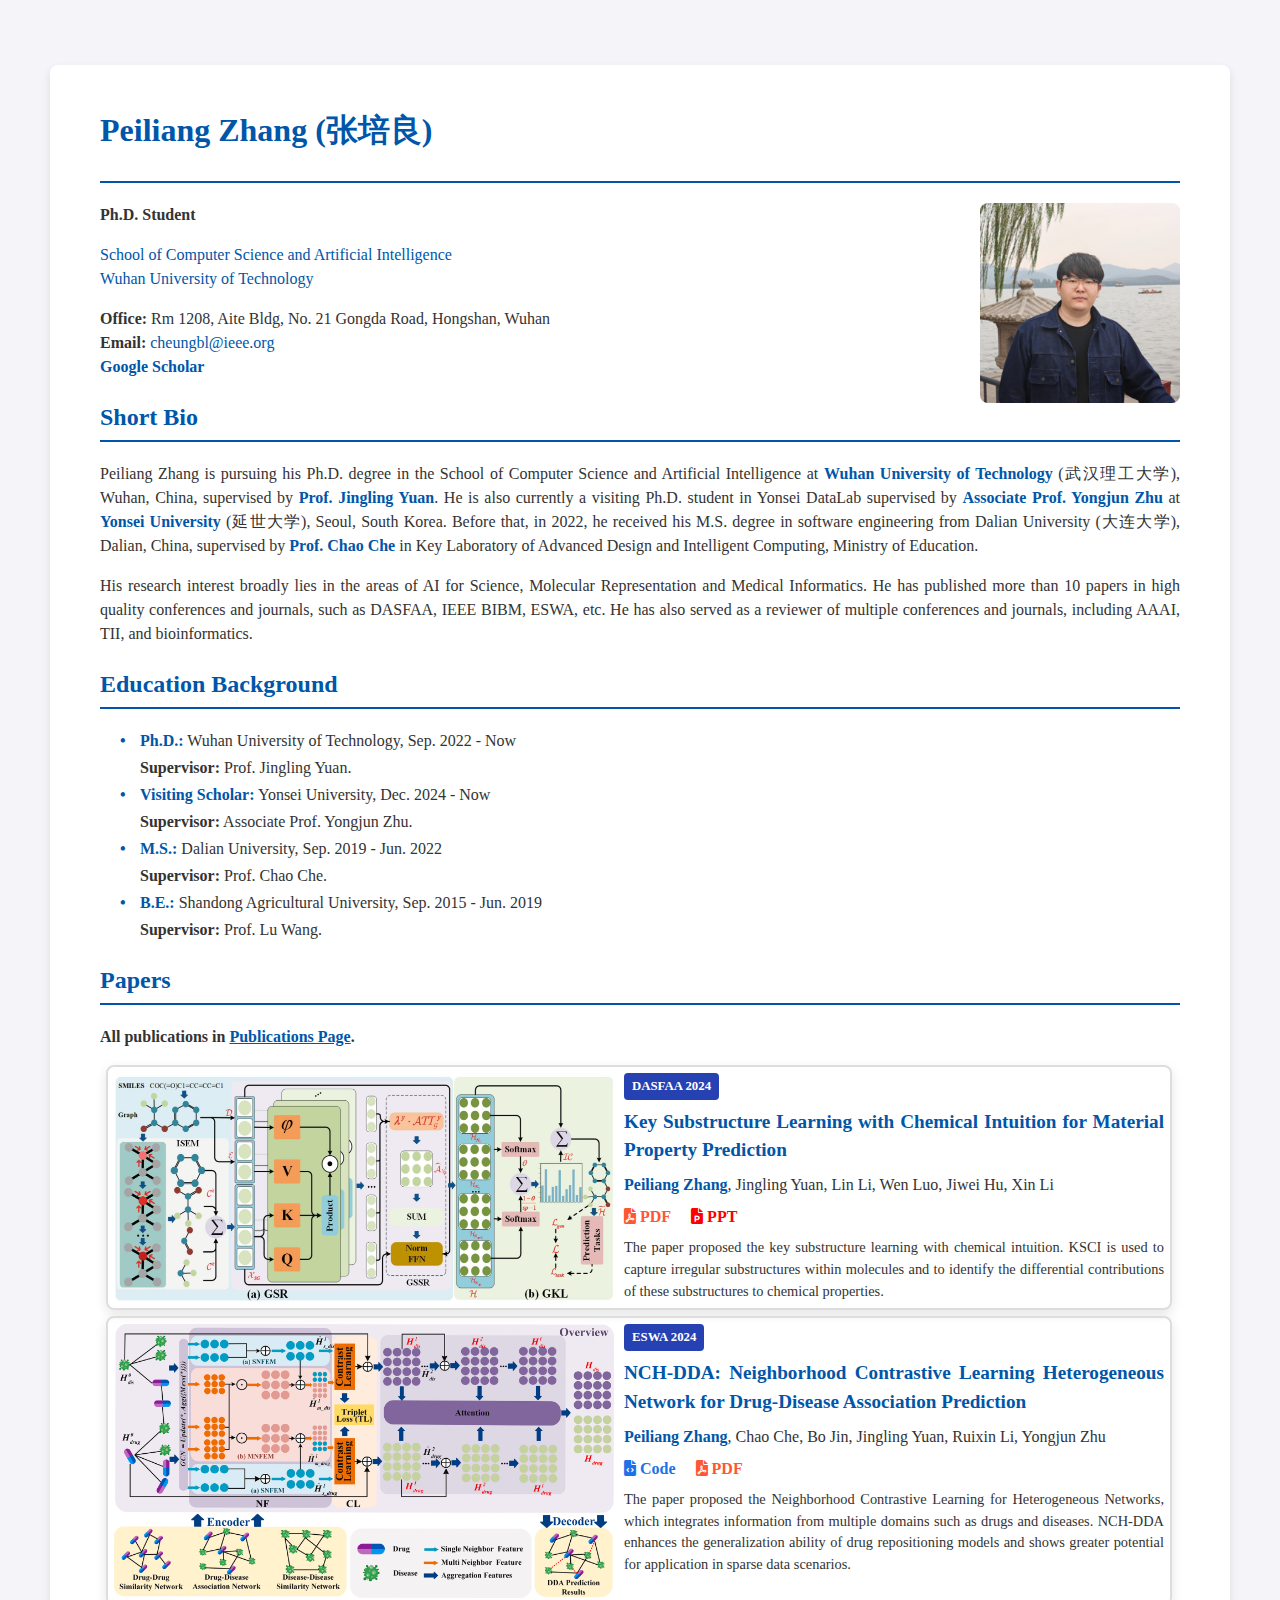
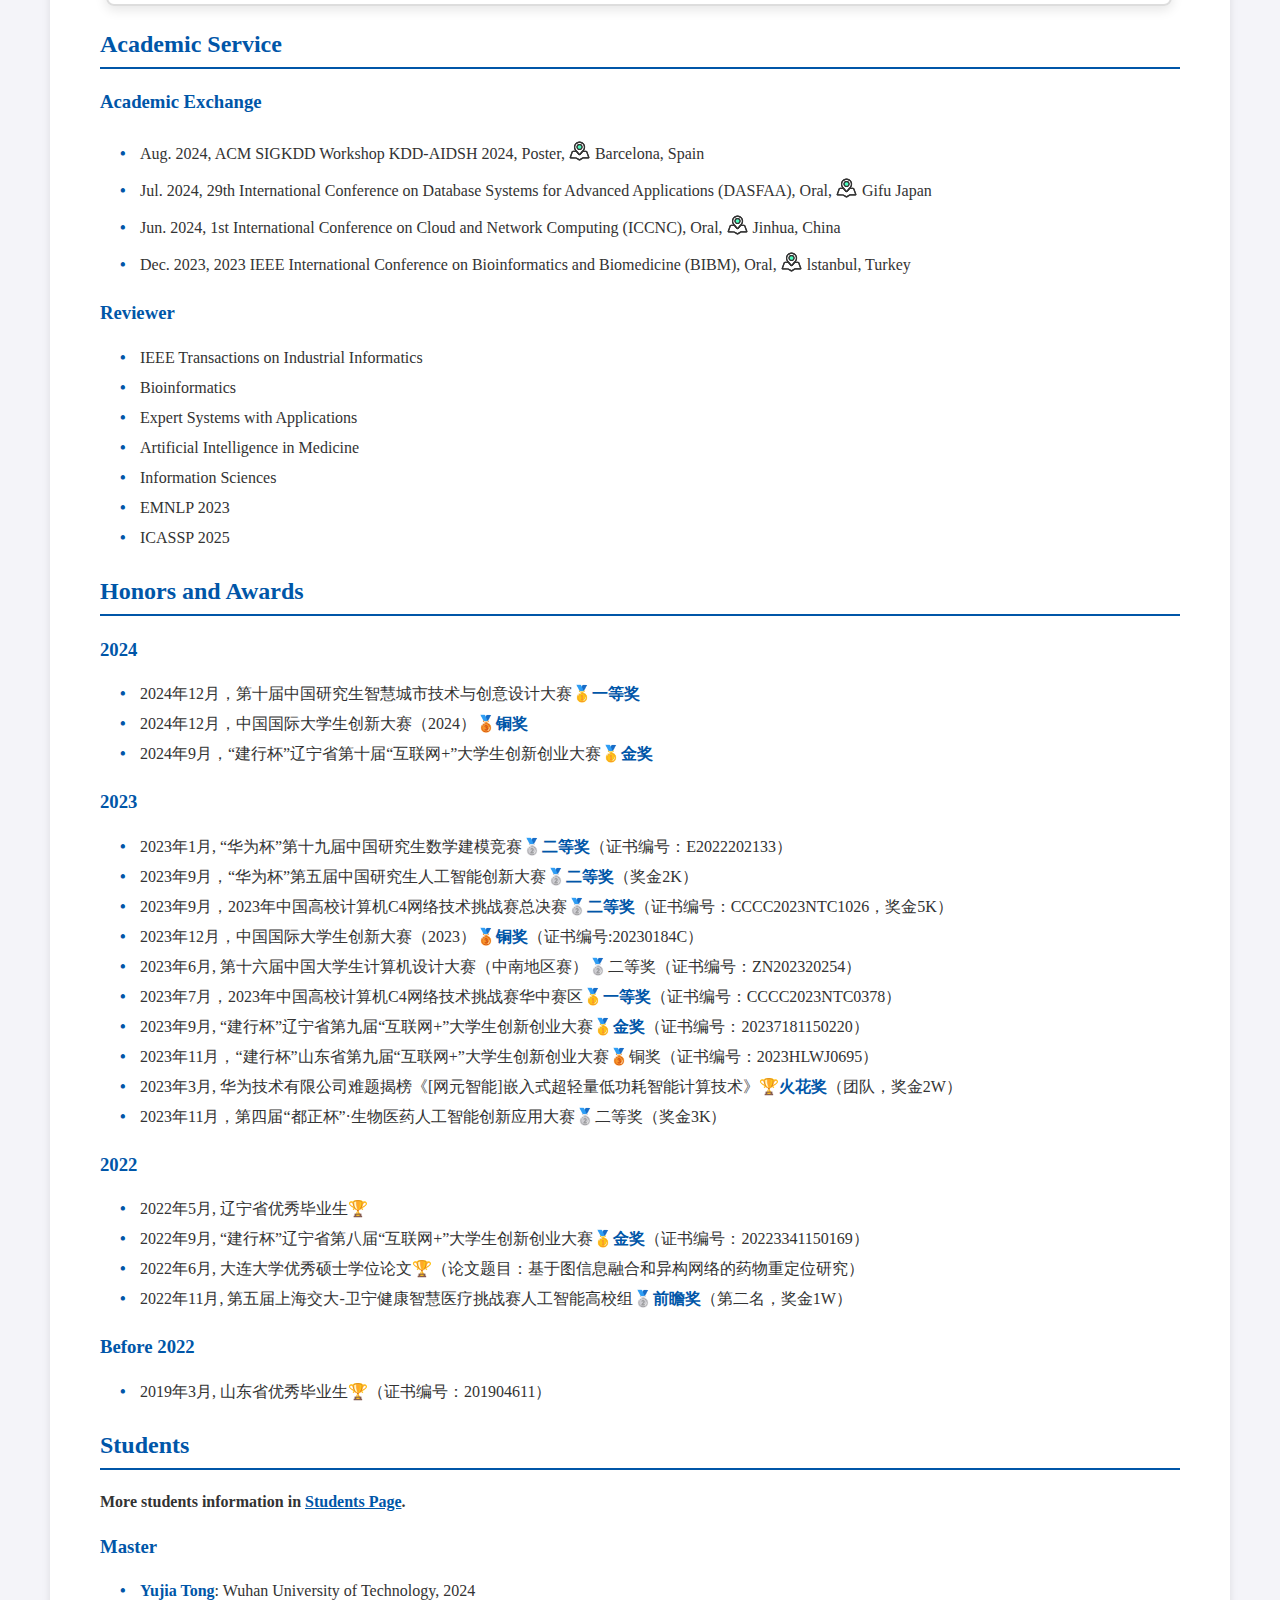
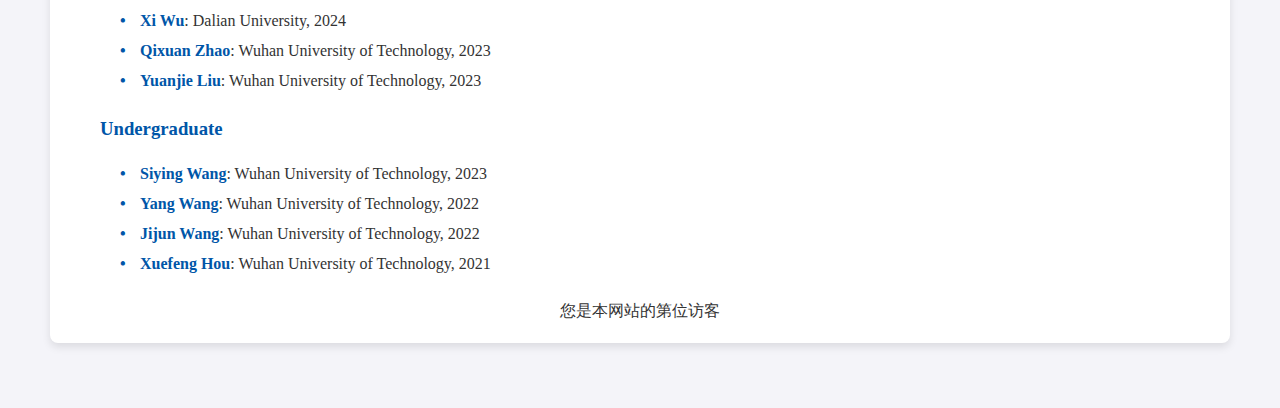
==== commit 22e1a018: "Update index.html" ====
--- a/index.html
+++ b/index.html
@@ -367,12 +367,8 @@
 
 <!--<p id="citation-count">Total Citations: <span id="citation-number">Loading...</span></p>-->
 
-<span style="display: block; width: 200px; margin: 0 auto; text-align: center;" id="busuanzi_container_site_pv">
-    本站总访问量<span id="busuanzi_value_site_pv"></span>次
-</span>
-
-<span id="busuanzi_container_site_pv">
-    本站总访问量<span id="busuanzi_value_site_pv"></span>次
+<span style="display: block; width: 1080px; margin: 0 auto; text-align: center;" id="busuanzi_container_site_pv">
+    您是本网站的第<span id="busuanzi_value_site_pv"></span>位访客
 </span>
 
 
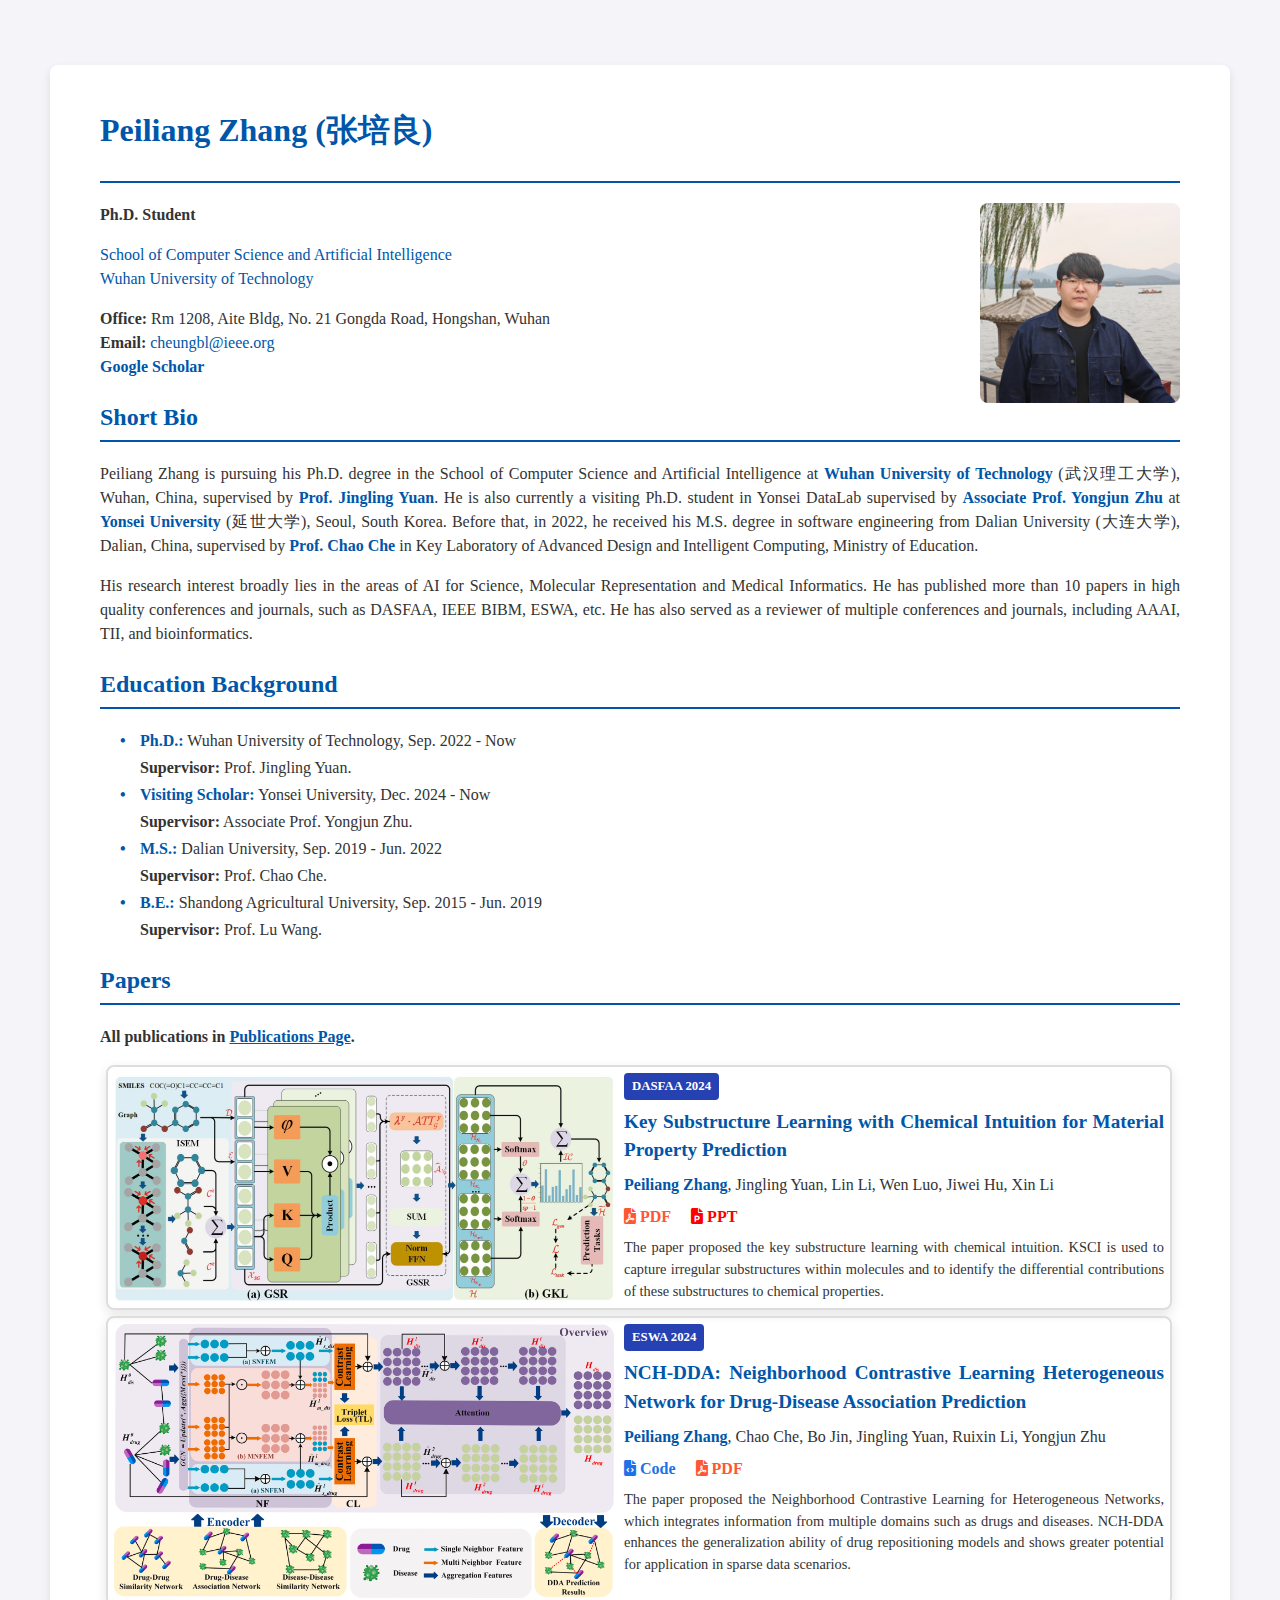
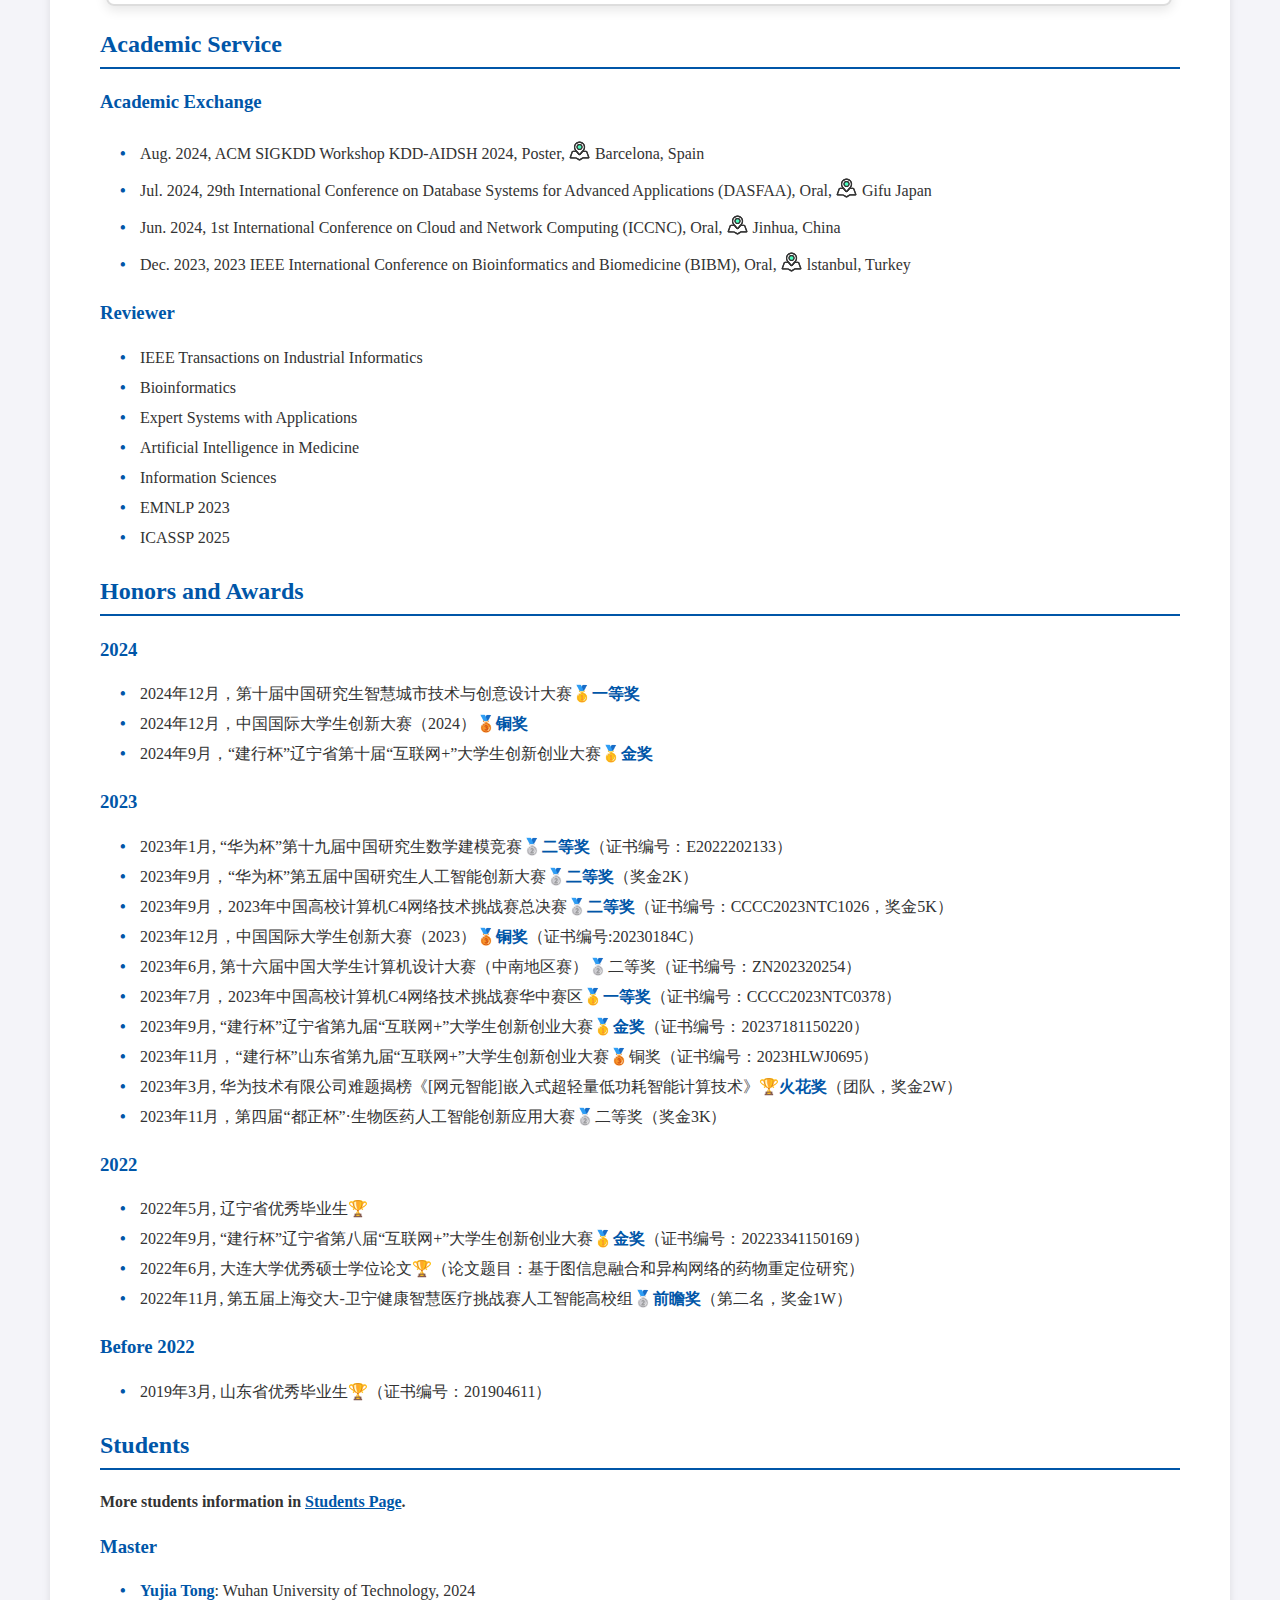
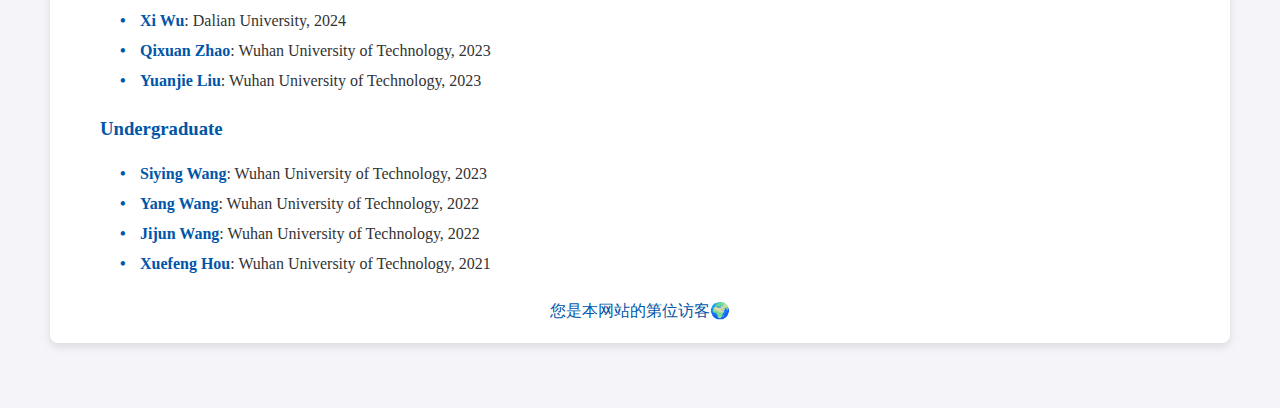
==== commit a35e0b85: "Update index.html" ====
--- a/index.html
+++ b/index.html
@@ -367,8 +367,13 @@
 
 <!--<p id="citation-count">Total Citations: <span id="citation-number">Loading...</span></p>-->
 
+<div style="text-align: center; color: #0056a8; font-family: 'Times New Roman', Times, serif; ">
+    您是本网站的第<span id="busuanzi_value_site_pv" style="font-weight: bold;"></span>位访客&#127757;
+</div>
+
+        
 <span style="display: block; width: 1080px; margin: 0 auto; text-align: center;" id="busuanzi_container_site_pv">
-    您是本网站的第<span id="busuanzi_value_site_pv"></span>位访客
+    
 </span>
 
 
